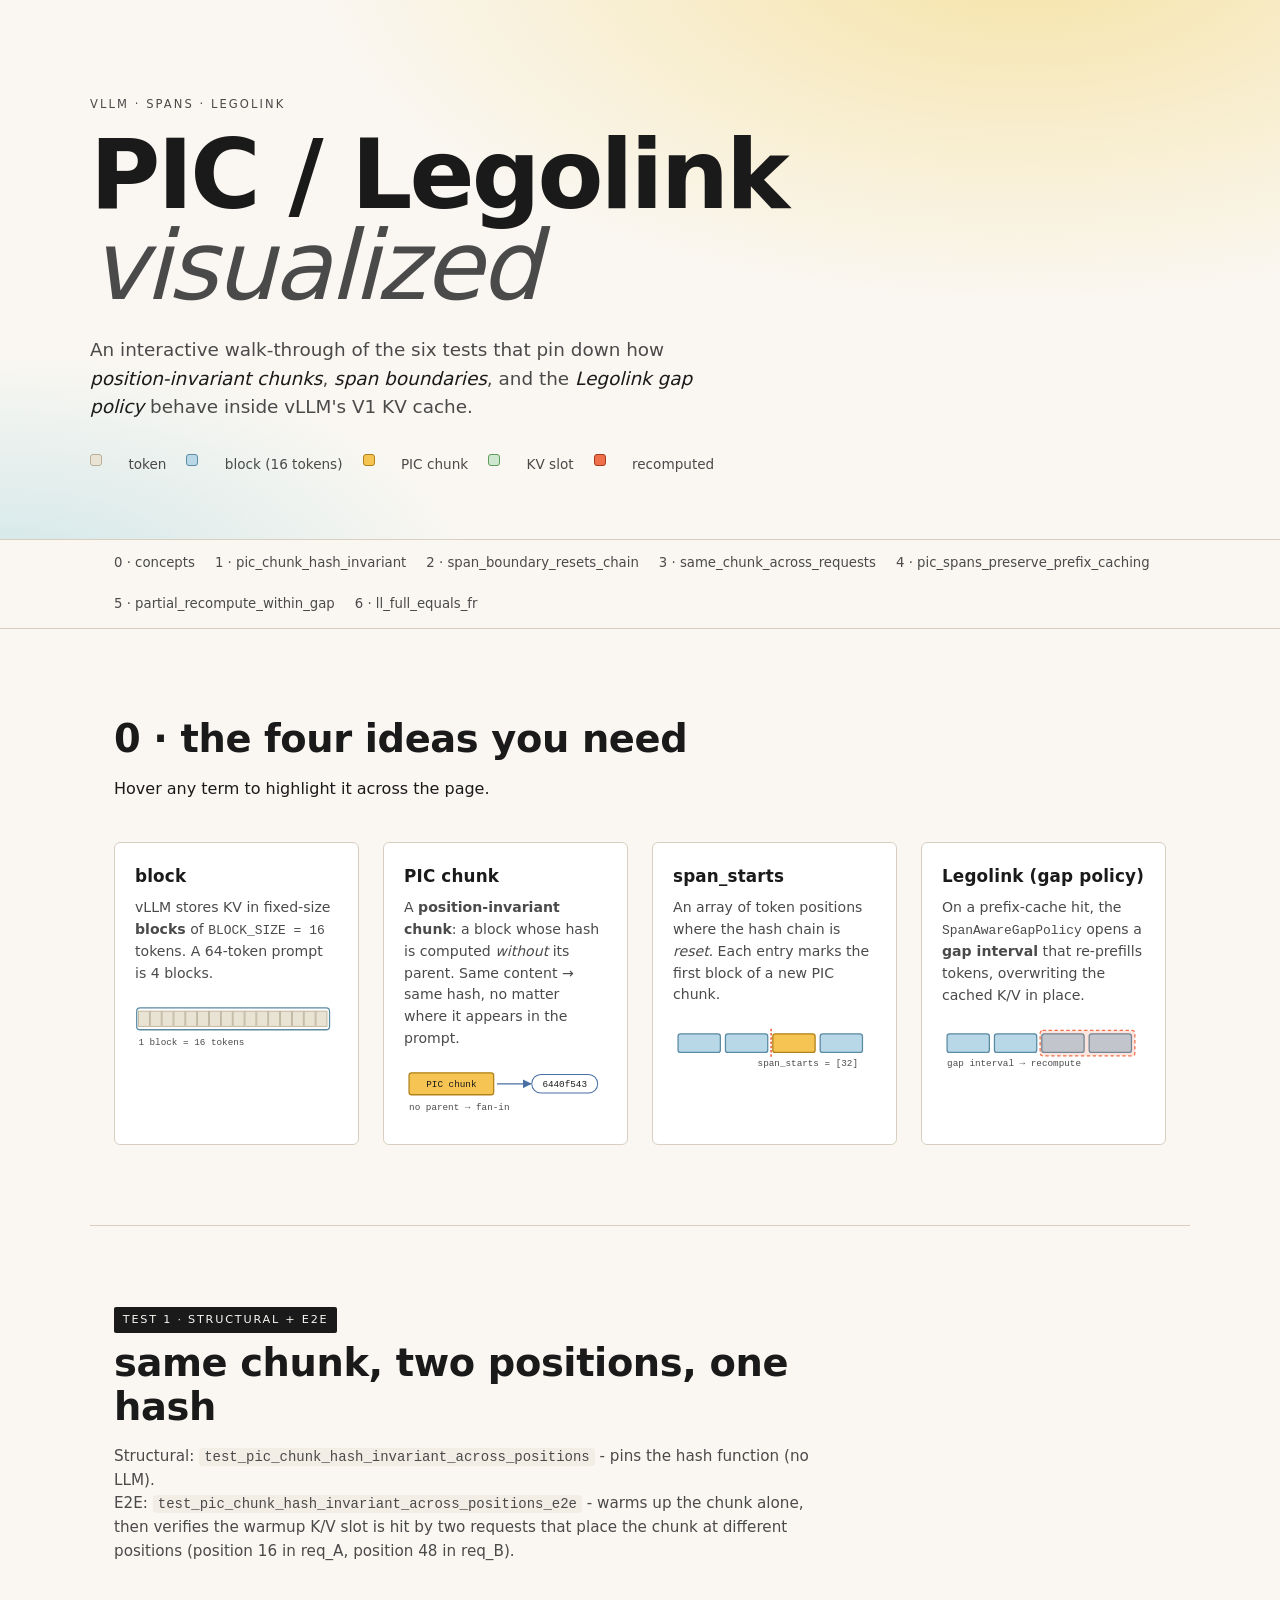
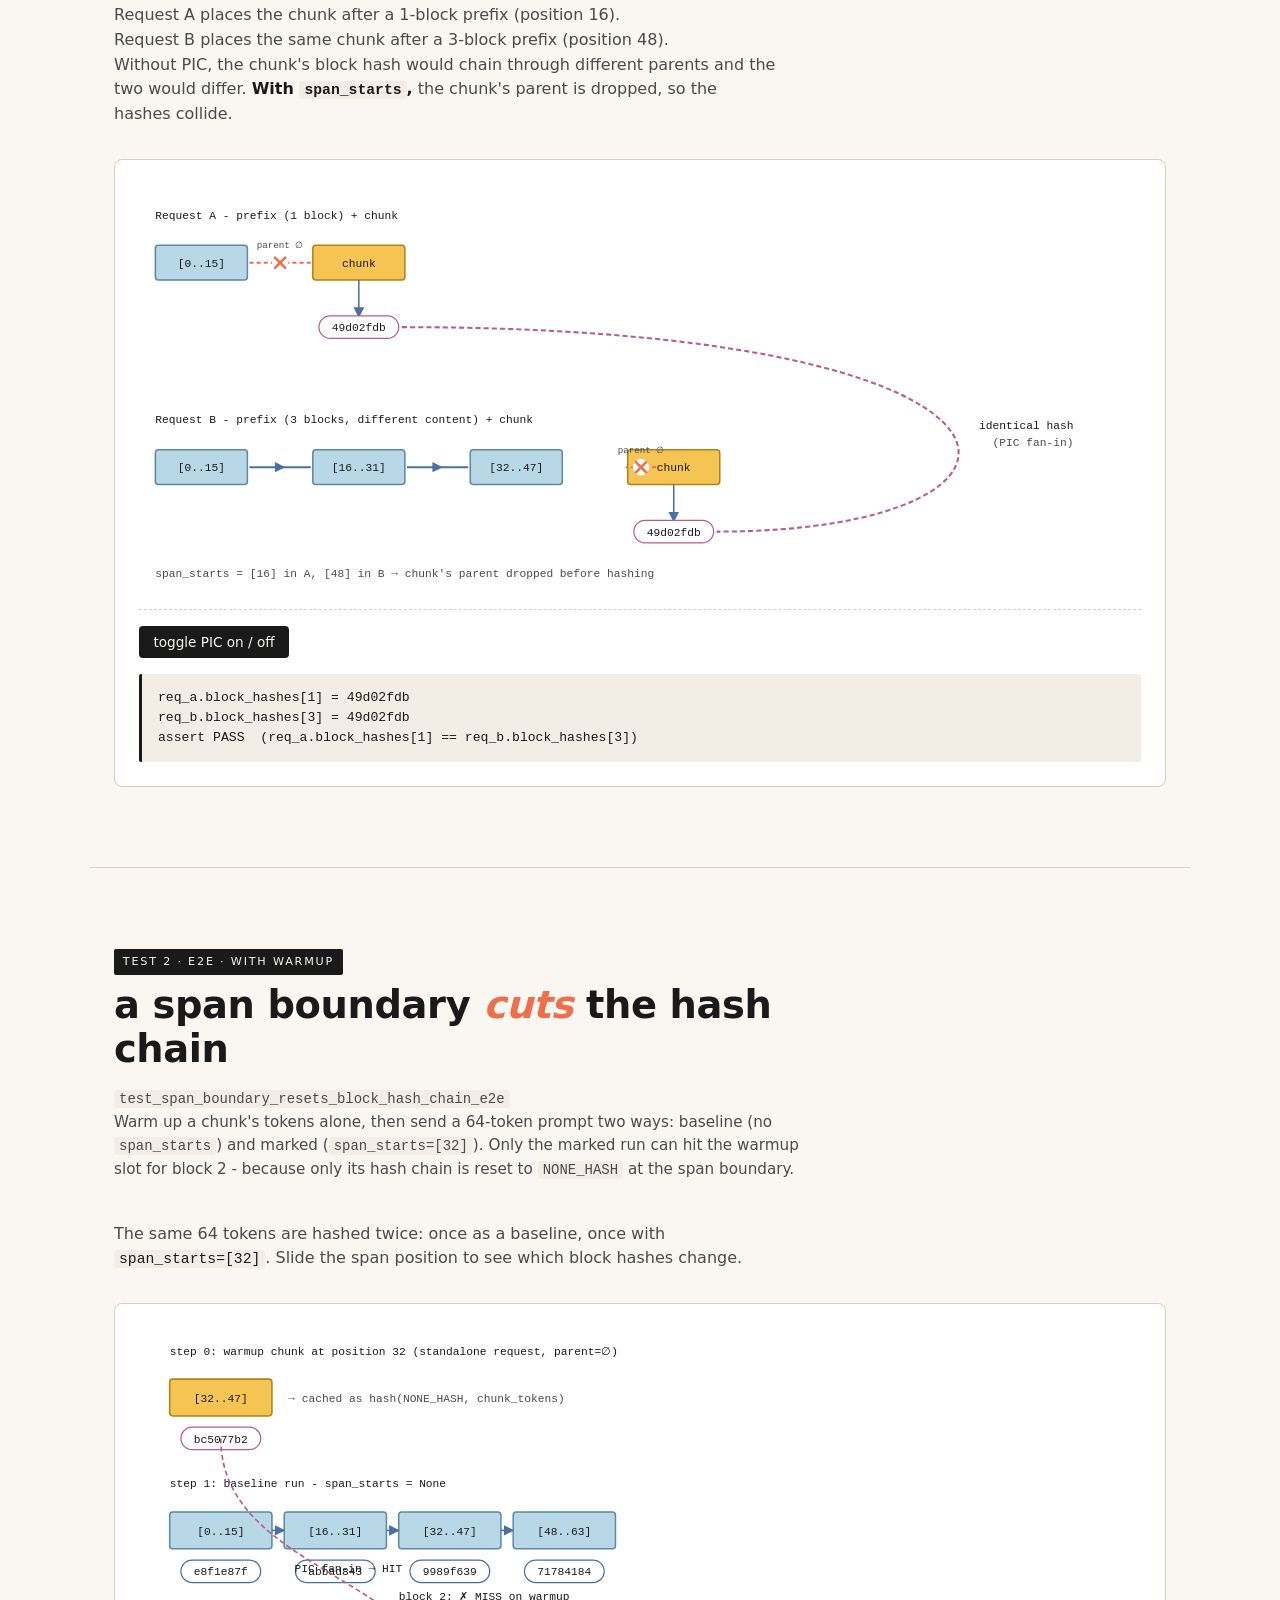
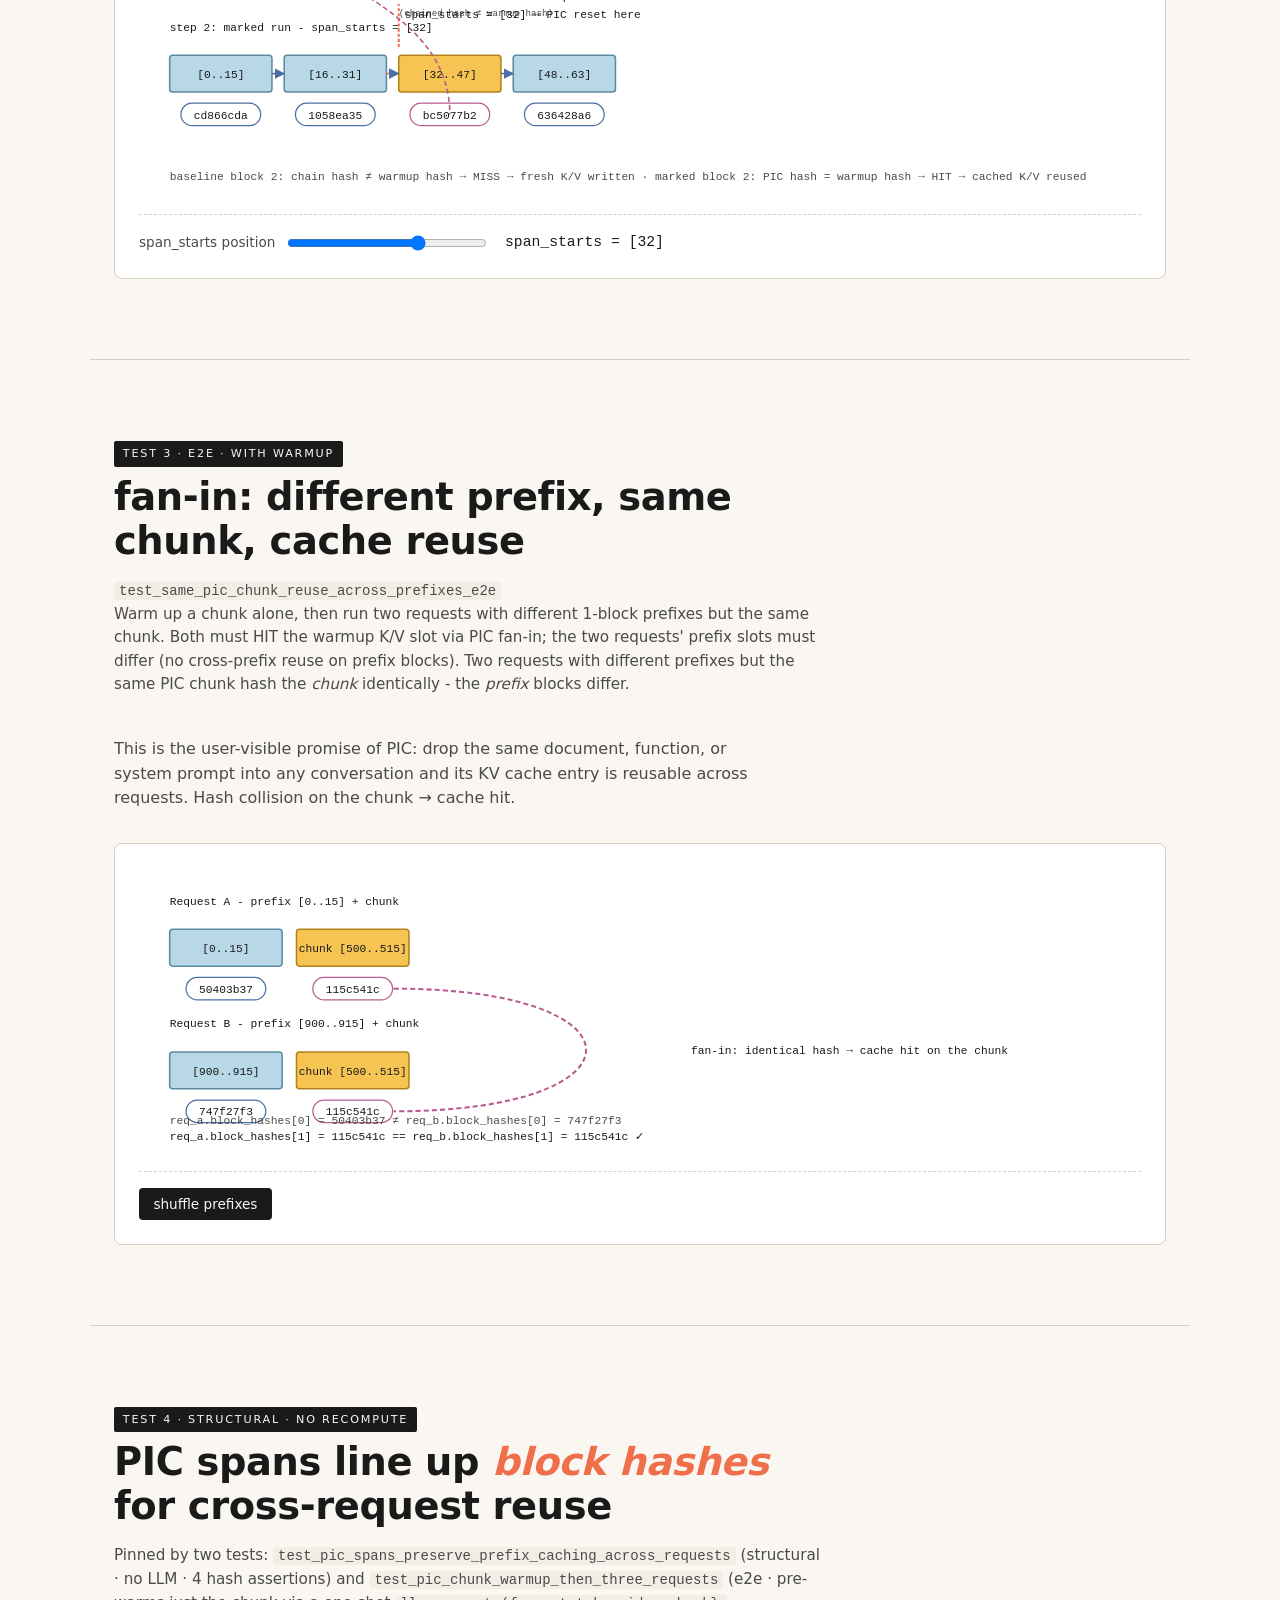
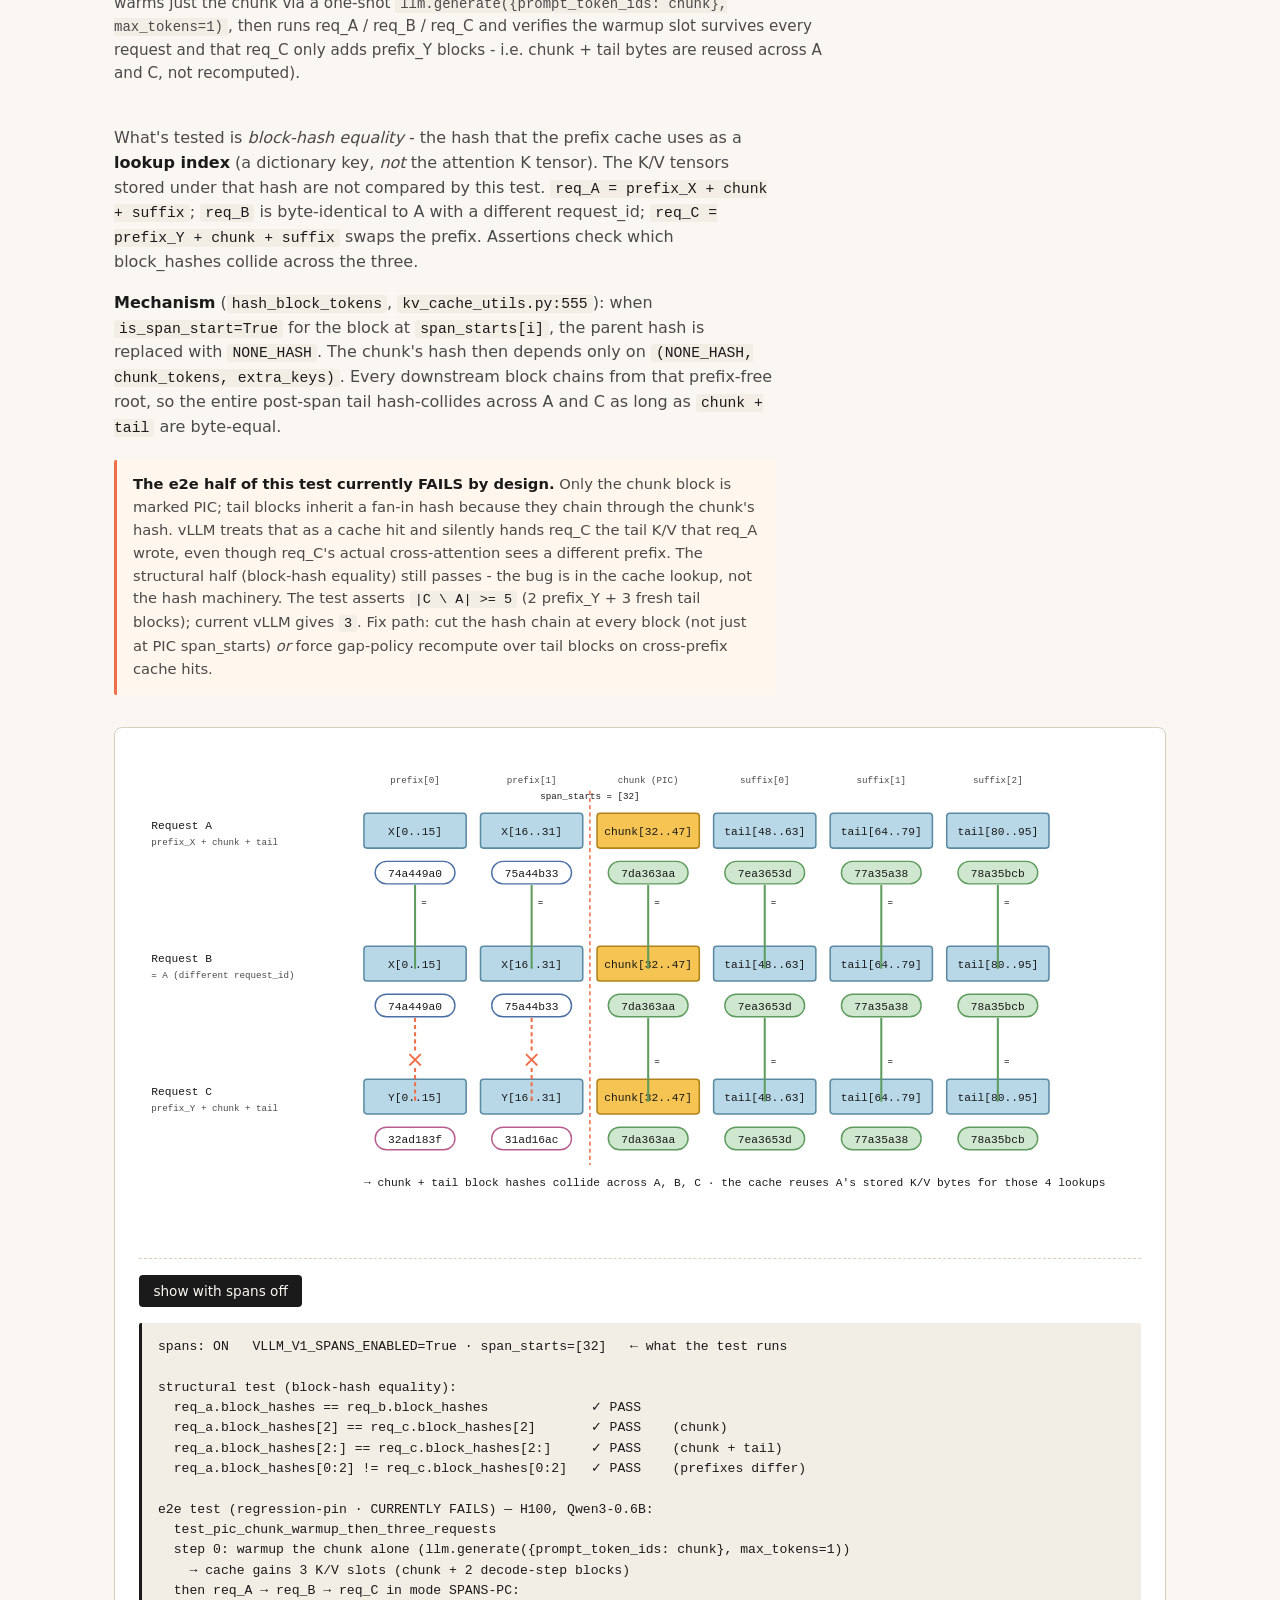
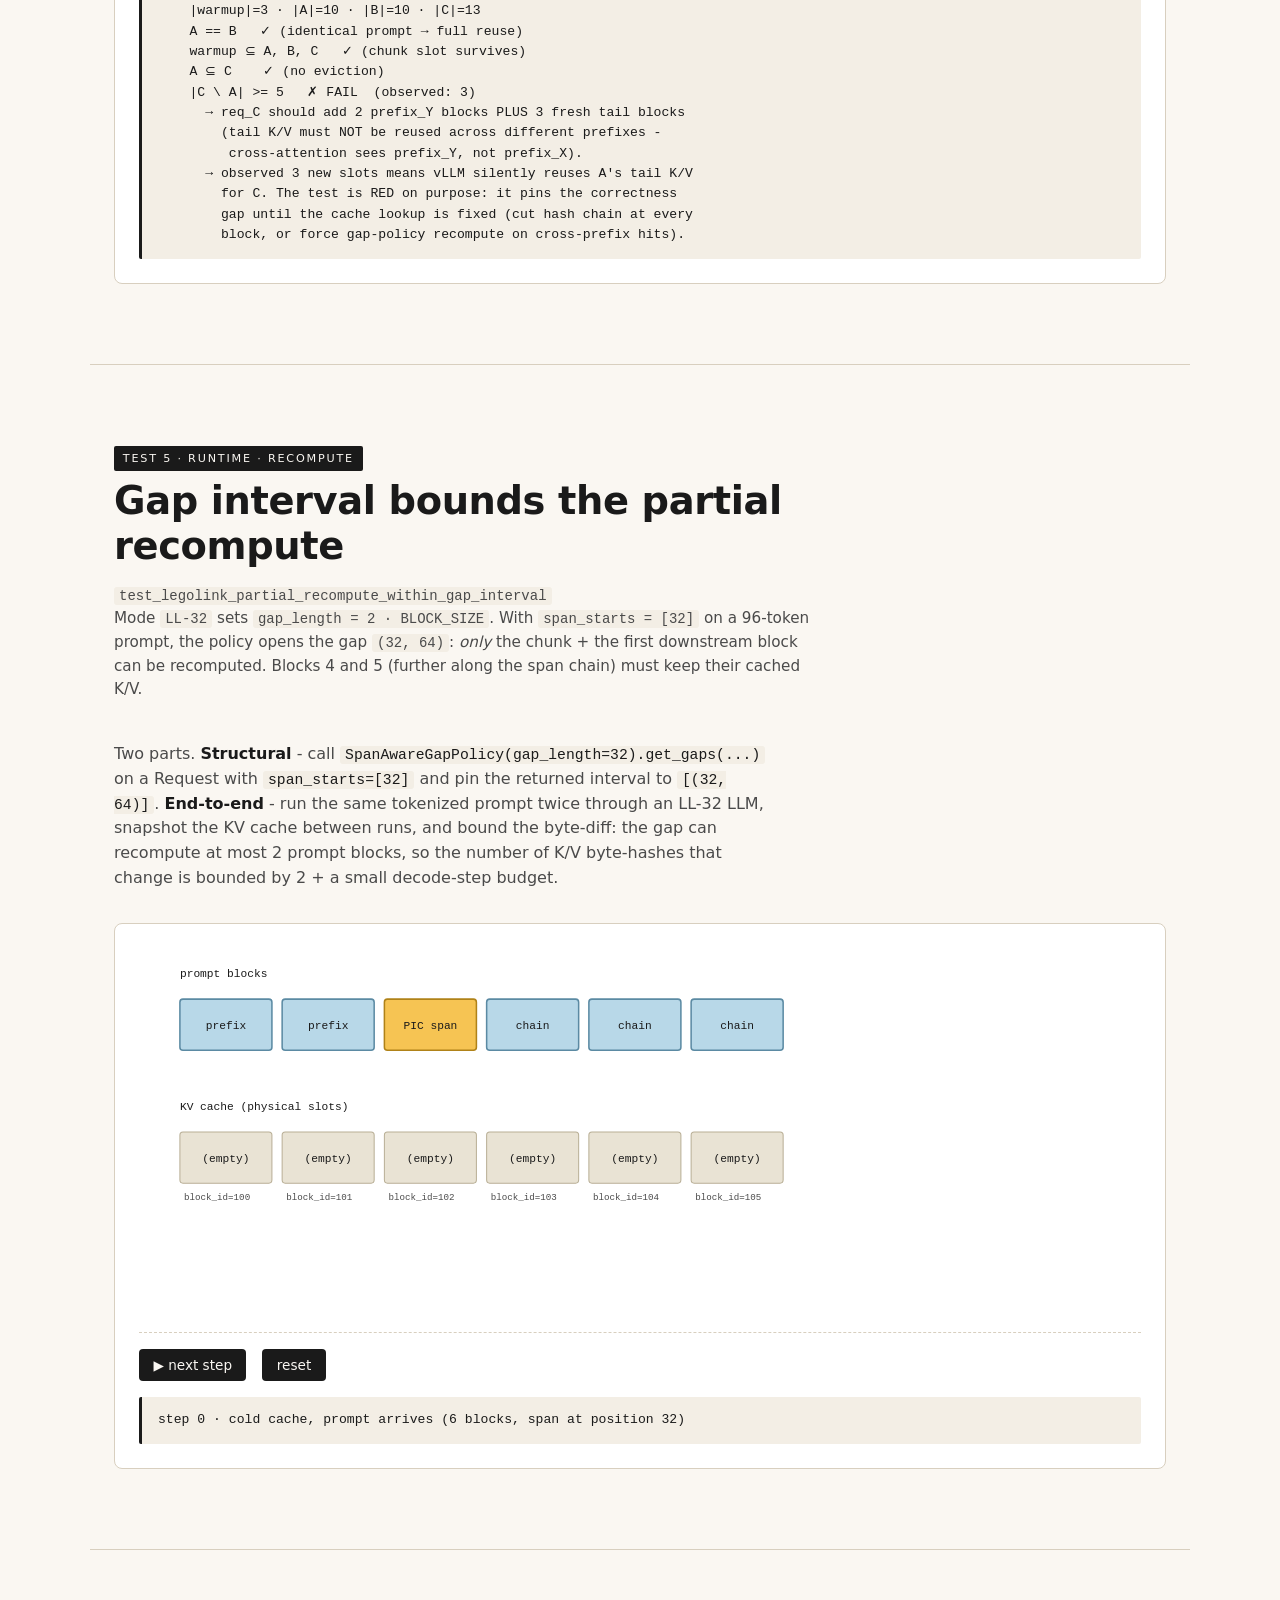
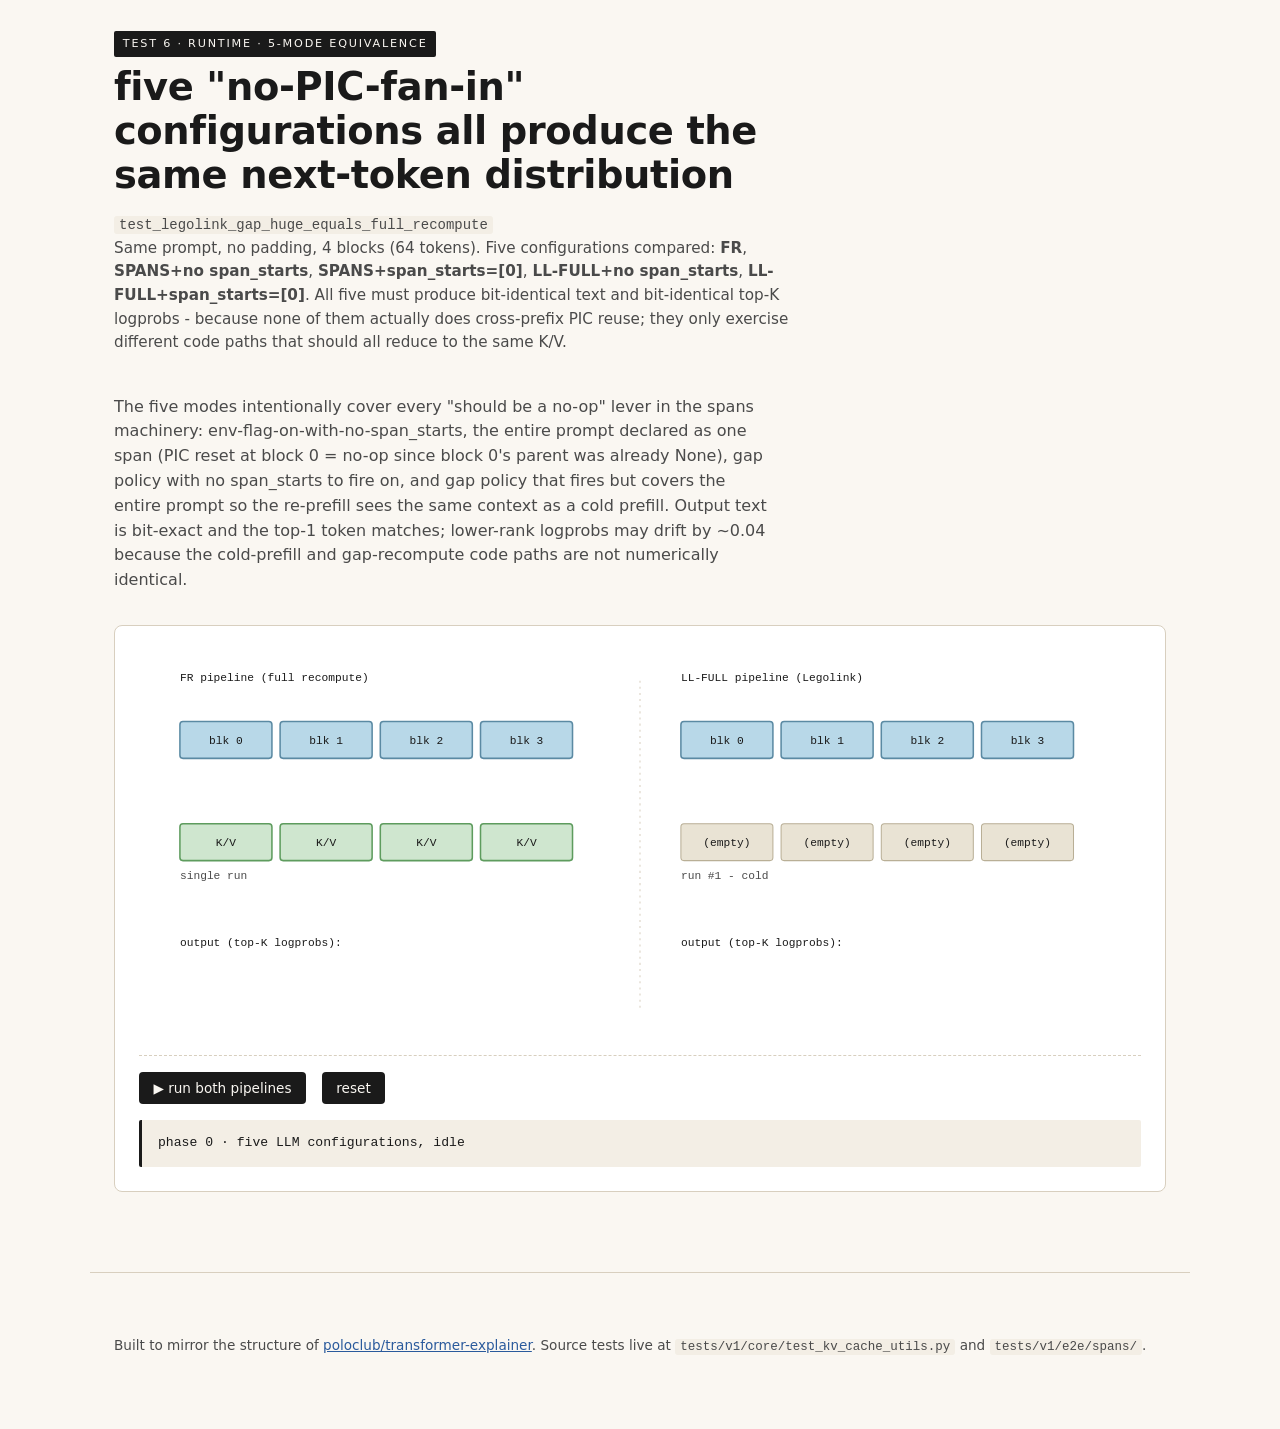
==== pic/index.html @ 34d010e9 "Initial commit: illustrated vLLM site - landing page at / introduces the project and links to /pic a" ====
<!DOCTYPE html>
<html lang="en">
<head>
<meta charset="UTF-8" />
<meta name="viewport" content="width=device-width, initial-scale=1.0" />
<title>PIC / Legolink Explainer - Visualizing the spans KV-cache tests</title>
<link rel="stylesheet" href="style.css" />
</head>
<body>

<header class="hero">
  <div class="hero-inner">
    <p class="eyebrow">vLLM · spans · Legolink</p>
    <h1>PIC / Legolink<br/><span class="thin">visualized</span></h1>
    <p class="lede">
      An interactive walk-through of the six tests that pin down how
      <em>position-invariant chunks</em>, <em>span boundaries</em>, and the
      <em>Legolink gap policy</em> behave inside vLLM's V1 KV cache.
    </p>
    <div class="legend">
      <span class="dot tok"></span> token
      <span class="dot blk"></span> block (16 tokens)
      <span class="dot pic"></span> PIC chunk
      <span class="dot kv"></span> KV slot
      <span class="dot recomp"></span> recomputed
    </div>
  </div>
</header>

<nav class="toc">
  <ol>
    <li><a href="#concepts">0 · concepts</a></li>
    <li><a href="#t1">1 · pic_chunk_hash_invariant</a></li>
    <li><a href="#t2">2 · span_boundary_resets_chain</a></li>
    <li><a href="#t3">3 · same_chunk_across_requests</a></li>
    <li><a href="#t4">4 · pic_spans_preserve_prefix_caching</a></li>
    <li><a href="#t5">5 · partial_recompute_within_gap</a></li>
    <li><a href="#t6">6 · ll_full_equals_fr</a></li>
  </ol>
</nav>

<!-- =========================================================
     SECTION 0 · concepts
     ========================================================= -->
<section id="concepts" class="step">
  <div class="step-head">
    <h2>0 · the four ideas you need</h2>
    <p>Hover any term to highlight it across the page.</p>
  </div>

  <div class="concepts-grid">
    <article class="concept" data-term="block">
      <h3>block</h3>
      <p>vLLM stores KV in fixed-size <strong>blocks</strong> of <code>BLOCK_SIZE = 16</code> tokens. A 64-token prompt is 4 blocks.</p>
      <div id="concept-block"></div>
    </article>

    <article class="concept" data-term="pic">
      <h3>PIC chunk</h3>
      <p>A <strong>position-invariant chunk</strong>: a block whose hash is
      computed <em>without</em> its parent. Same content → same hash, no matter
      where it appears in the prompt.</p>
      <div id="concept-pic"></div>
    </article>

    <article class="concept" data-term="span">
      <h3>span_starts</h3>
      <p>An array of token positions where the hash chain is <em>reset</em>.
      Each entry marks the first block of a new PIC chunk.</p>
      <div id="concept-span"></div>
    </article>

    <article class="concept" data-term="legolink">
      <h3>Legolink (gap policy)</h3>
      <p>On a prefix-cache hit, the <code>SpanAwareGapPolicy</code> opens a
      <strong>gap interval</strong> that re-prefills tokens, overwriting the
      cached K/V in place.</p>
      <div id="concept-legolink"></div>
    </article>
  </div>
</section>

<!-- =========================================================
     TEST 1 · test_pic_chunk_hash_invariant_across_positions
     ========================================================= -->
<section id="t1" class="step">
  <div class="step-head">
    <span class="ribbon">test 1 · structural + e2e</span>
    <h2>same chunk, two positions, one hash</h2>
    <p class="claim">
      Structural: <code>test_pic_chunk_hash_invariant_across_positions</code> -
      pins the hash function (no LLM).<br/>
      E2E: <code>test_pic_chunk_hash_invariant_across_positions_e2e</code> -
      warms up the chunk alone, then verifies the warmup K/V slot is hit
      by two requests that place the chunk at different positions
      (position 16 in req_A, position 48 in req_B).
    </p>
  </div>

  <div class="explainer">
    <p>
      Request A places the chunk after a 1-block prefix (position 16).<br/>
      Request B places the same chunk after a 3-block prefix (position 48).<br/>
      Without PIC, the chunk's block hash would chain through different parents
      and the two would differ. <strong>With <code>span_starts</code>,</strong>
      the chunk's parent is dropped, so the hashes collide.
    </p>
  </div>

  <div class="viz-wrap">
    <div id="viz-t1"></div>
    <div class="controls">
      <button data-action="t1-toggle">toggle PIC on / off</button>
    </div>
    <div id="viz-t1-state" class="state"></div>
  </div>
</section>

<!-- =========================================================
     TEST 2 · test_span_boundary_resets_block_hash_chain_no_recompute
     ========================================================= -->
<section id="t2" class="step">
  <div class="step-head">
    <span class="ribbon">test 2 · e2e · with warmup</span>
    <h2>a span boundary <em>cuts</em> the hash chain</h2>
    <p class="claim"><code>test_span_boundary_resets_block_hash_chain_e2e</code><br/>
      Warm up a chunk's tokens alone, then send a 64-token prompt two ways:
      baseline (no <code>span_starts</code>) and marked (<code>span_starts=[32]</code>).
      Only the marked run can hit the warmup slot for block 2 - because only
      its hash chain is reset to <code>NONE_HASH</code> at the span boundary.
    </p>
  </div>

  <div class="explainer">
    <p>
      The same 64 tokens are hashed twice: once as a baseline, once with
      <code>span_starts=[32]</code>. Slide the span position to see which
      block hashes change.
    </p>
  </div>

  <div class="viz-wrap">
    <div id="viz-t2"></div>
    <div class="controls">
      <label>span_starts position
        <input type="range" id="t2-slider" min="0" max="3" value="2" step="1" />
      </label>
      <span id="t2-pos-label" class="mono"></span>
    </div>
  </div>
</section>

<!-- =========================================================
     TEST 3 · fan-in
     ========================================================= -->
<section id="t3" class="step">
  <div class="step-head">
    <span class="ribbon">test 3 · e2e · with warmup</span>
    <h2>fan-in: different prefix, same chunk, cache reuse</h2>
    <p class="claim"><code>test_same_pic_chunk_reuse_across_prefixes_e2e</code><br/>
      Warm up a chunk alone, then run two requests with different 1-block
      prefixes but the same chunk. Both must HIT the warmup K/V slot via
      PIC fan-in; the two requests' prefix slots must differ (no
      cross-prefix reuse on prefix blocks). Two requests with different prefixes but the same PIC chunk hash the
      <em>chunk</em> identically - the <em>prefix</em> blocks differ.
    </p>
  </div>

  <div class="explainer">
    <p>
      This is the user-visible promise of PIC: drop the same document,
      function, or system prompt into any conversation and its KV cache
      entry is reusable across requests. Hash collision on the chunk → cache hit.
    </p>
  </div>

  <div class="viz-wrap">
    <div id="viz-t3"></div>
    <div class="controls">
      <button data-action="t3-shuffle">shuffle prefixes</button>
    </div>
  </div>
</section>

<!-- =========================================================
     TEST 4 · block-hash structure with PIC spans
     ========================================================= -->
<section id="t4" class="step">
  <div class="step-head">
    <span class="ribbon">test 4 · structural · no recompute</span>
    <h2>PIC spans line up <em>block hashes</em> for cross-request reuse</h2>
    <p class="claim">
      Pinned by two tests:
      <code>test_pic_spans_preserve_prefix_caching_across_requests</code>
      (structural · no LLM · 4 hash assertions) and
      <code>test_pic_chunk_warmup_then_three_requests</code>
      (e2e · pre-warms just the chunk via a one-shot
      <code>llm.generate({prompt_token_ids: chunk}, max_tokens=1)</code>,
      then runs req_A / req_B / req_C and verifies the warmup slot survives
      every request and that req_C only adds prefix_Y blocks - i.e. chunk +
      tail bytes are reused across A and C, not recomputed).
    </p>
  </div>

  <div class="explainer">
    <p>
      What's tested is <em>block-hash equality</em> - the hash that the prefix
      cache uses as a <strong>lookup index</strong> (a dictionary key, <em>not</em>
      the attention K tensor). The K/V tensors stored under that hash are not
      compared by this test. <code>req_A = prefix_X + chunk + suffix</code>;
      <code>req_B</code> is byte-identical to A with a different request_id;
      <code>req_C = prefix_Y + chunk + suffix</code> swaps the prefix.
      Assertions check which block_hashes collide across the three.
    </p>
    <p>
      <strong>Mechanism</strong> (<code>hash_block_tokens</code>,
      <code>kv_cache_utils.py:555</code>): when <code>is_span_start=True</code>
      for the block at <code>span_starts[i]</code>, the parent hash is
      replaced with <code>NONE_HASH</code>. The chunk's hash then depends
      only on <code>(NONE_HASH, chunk_tokens, extra_keys)</code>. Every
      downstream block chains from that prefix-free root, so the entire
      post-span tail hash-collides across A and C as long as
      <code>chunk + tail</code> are byte-equal.
    </p>
    <p class="callout">
      <strong>The e2e half of this test currently FAILS by design.</strong>
      Only the chunk block is marked PIC; tail blocks inherit a fan-in hash
      because they chain through the chunk's hash. vLLM treats that as a
      cache hit and silently hands req_C the tail K/V that req_A wrote, even
      though req_C's actual cross-attention sees a different prefix. The
      structural half (block-hash equality) still passes - the bug is in the
      cache lookup, not the hash machinery. The test asserts
      <code>|C \ A| &gt;= 5</code> (2 prefix_Y + 3 fresh tail blocks); current
      vLLM gives <code>3</code>. Fix path: cut the hash chain at every block
      (not just at PIC span_starts) <em>or</em> force gap-policy recompute
      over tail blocks on cross-prefix cache hits.
    </p>
  </div>

  <div class="viz-wrap">
    <div id="viz-t4"></div>
    <div class="controls">
      <button data-action="t4-toggle" id="t4-toggle-btn">show with spans off</button>
    </div>
    <div id="viz-t4-state" class="state"></div>
  </div>
</section>

<!-- =========================================================
     TEST 5 · gap interval bounds recompute
     ========================================================= -->
<section id="t5" class="step">
  <div class="step-head">
    <span class="ribbon">test 5 · runtime · recompute</span>
    <h2>Gap interval bounds the partial recompute</h2>
    <p class="claim"><code>test_legolink_partial_recompute_within_gap_interval</code><br/>
      Mode <code>LL-32</code> sets <code>gap_length = 2 · BLOCK_SIZE</code>.
      With <code>span_starts = [32]</code> on a 96-token prompt, the policy
      opens the gap <code>(32, 64)</code>: <em>only</em> the chunk + the
      first downstream block can be recomputed. Blocks 4 and 5 (further
      along the span chain) must keep their cached K/V.
    </p>
  </div>

  <div class="explainer">
    <p>
      Two parts. <strong>Structural</strong> - call
      <code>SpanAwareGapPolicy(gap_length=32).get_gaps(...)</code> on a
      Request with <code>span_starts=[32]</code> and pin the returned
      interval to <code>[(32, 64)]</code>. <strong>End-to-end</strong> -
      run the same tokenized prompt twice through an LL-32 LLM, snapshot
      the KV cache between runs, and bound the byte-diff: the gap can
      recompute at most 2 prompt blocks, so the number of K/V byte-hashes
      that change is bounded by 2 + a small decode-step budget.
    </p>
  </div>

  <div class="viz-wrap">
    <div id="viz-t5"></div>
    <div class="controls">
      <button data-action="t5-step">▶ next step</button>
      <button data-action="t5-reset">reset</button>
    </div>
    <div id="viz-t5-state" class="state"></div>
  </div>
</section>

<!-- =========================================================
     TEST 6 · LL-FULL ≡ FR
     ========================================================= -->
<section id="t6" class="step">
  <div class="step-head">
    <span class="ribbon">test 6 · runtime · 5-mode equivalence</span>
    <h2>five "no-PIC-fan-in" configurations all produce the same next-token distribution</h2>
    <p class="claim"><code>test_legolink_gap_huge_equals_full_recompute</code><br/>
      Same prompt, no padding, 4 blocks (64 tokens). Five configurations
      compared: <strong>FR</strong>, <strong>SPANS+no span_starts</strong>,
      <strong>SPANS+span_starts=[0]</strong>, <strong>LL-FULL+no span_starts</strong>,
      <strong>LL-FULL+span_starts=[0]</strong>. All five must produce
      bit-identical text and bit-identical top-K logprobs - because none
      of them actually does cross-prefix PIC reuse; they only exercise
      different code paths that should all reduce to the same K/V.
    </p>
  </div>

  <div class="explainer">
    <p>
      The five modes intentionally cover every "should be a no-op" lever in
      the spans machinery: env-flag-on-with-no-span_starts, the entire
      prompt declared as one span (PIC reset at block 0 = no-op since
      block 0's parent was already None), gap policy with no span_starts
      to fire on, and gap policy that fires but covers the entire prompt
      so the re-prefill sees the same context as a cold prefill.
      Output text is bit-exact and the top-1 token matches; lower-rank
      logprobs may drift by ~0.04 because the cold-prefill and gap-recompute
      code paths are not numerically identical.
    </p>
  </div>

  <div class="viz-wrap">
    <div id="viz-t6"></div>
    <div class="controls">
      <button data-action="t6-run">▶ run both pipelines</button>
      <button data-action="t6-reset">reset</button>
    </div>
    <div id="viz-t6-state" class="state"></div>
  </div>
</section>

<footer>
  <p>
    Built to mirror the structure of
    <a href="https://poloclub.github.io/transformer-explainer/" target="_blank" rel="noopener">poloclub/transformer-explainer</a>.
    Source tests live at <code>tests/v1/core/test_kv_cache_utils.py</code>
    and <code>tests/v1/e2e/spans/</code>.
  </p>
</footer>

<script src="main.js"></script>
</body>
</html>
---- pic/style.css ----
/* =========================================================
   Palette + base - modeled on transformer-explainer:
   warm off-white, deep ink, accent yellows / blues / red.
   ========================================================= */
:root {
  --bg: #faf7f2;
  --bg-soft: #f3eee5;
  --ink: #1a1a1a;
  --ink-soft: #4a4a4a;
  --rule: #d8cfbf;

  --tok: #e9e3d4;
  --tok-stroke: #b9af96;

  --blk: #b8d8e8;
  --blk-stroke: #5b8aa3;

  --pic: #f6c453;
  --pic-stroke: #b08218;

  --kv: #cfe6cf;
  --kv-stroke: #5e9c5e;

  --recomp: #ef6f4a;
  --recomp-stroke: #a83b1b;

  --gap: rgba(239, 111, 74, 0.18);
  --gap-stroke: #ef6f4a;

  --hash-a: #4a6fa5;
  --hash-b: #b85c8e;

  --link: #2a5a9c;
}

* { box-sizing: border-box; }

html, body {
  margin: 0;
  padding: 0;
  background: var(--bg);
  color: var(--ink);
  font-family: "Inter", "Helvetica Neue", system-ui, sans-serif;
  font-size: 16px;
  line-height: 1.55;
  -webkit-font-smoothing: antialiased;
}

code, .mono {
  font-family: "JetBrains Mono", "SF Mono", Menlo, Consolas, monospace;
  font-size: 0.92em;
}

a { color: var(--link); }

/* =========================================================
   Hero
   ========================================================= */
.hero {
  border-bottom: 1px solid var(--rule);
  padding: 6rem 1.5rem 4rem;
  background:
    radial-gradient(1200px 600px at 80% -10%, #f6e3a6 0%, transparent 60%),
    radial-gradient(800px 400px at 0% 110%, #cfe6e8 0%, transparent 60%),
    var(--bg);
}

.hero-inner {
  max-width: 1100px;
  margin: 0 auto;
}

.eyebrow {
  letter-spacing: 0.18em;
  text-transform: uppercase;
  font-size: 0.72rem;
  color: var(--ink-soft);
  margin: 0 0 1rem;
}

h1 {
  font-size: clamp(3rem, 8vw, 6rem);
  line-height: 0.95;
  letter-spacing: -0.03em;
  margin: 0 0 1.5rem;
  font-weight: 800;
}

h1 .thin {
  font-weight: 200;
  font-style: italic;
  color: var(--ink-soft);
}

.lede {
  max-width: 56ch;
  font-size: 1.15rem;
  color: var(--ink-soft);
  margin: 0 0 2rem;
}

.lede em {
  font-style: italic;
  color: var(--ink);
}

.legend {
  display: flex;
  flex-wrap: wrap;
  gap: 1.25rem;
  font-size: 0.85rem;
  color: var(--ink-soft);
}

.legend .dot {
  display: inline-block;
  width: 12px;
  height: 12px;
  border-radius: 3px;
  margin-right: 0.4rem;
  vertical-align: middle;
  border: 1px solid var(--ink);
}

.legend .tok    { background: var(--tok); border-color: var(--tok-stroke); }
.legend .blk    { background: var(--blk); border-color: var(--blk-stroke); }
.legend .pic    { background: var(--pic); border-color: var(--pic-stroke); }
.legend .kv     { background: var(--kv);  border-color: var(--kv-stroke); }
.legend .recomp { background: var(--recomp); border-color: var(--recomp-stroke); }

/* =========================================================
   TOC
   ========================================================= */
.toc {
  position: sticky;
  top: 0;
  z-index: 10;
  background: rgba(250, 247, 242, 0.92);
  backdrop-filter: blur(8px);
  -webkit-backdrop-filter: blur(8px);
  border-bottom: 1px solid var(--rule);
}

.toc ol {
  display: flex;
  flex-wrap: wrap;
  gap: 1.25rem;
  list-style: none;
  margin: 0;
  padding: 0.85rem 1.5rem;
  max-width: 1100px;
  margin: 0 auto;
  font-size: 0.83rem;
}

.toc a {
  color: var(--ink-soft);
  text-decoration: none;
  border-bottom: 1px solid transparent;
  padding-bottom: 1px;
}

.toc a:hover {
  color: var(--ink);
  border-bottom-color: var(--ink);
}

/* =========================================================
   Sections
   ========================================================= */
.step {
  max-width: 1100px;
  margin: 0 auto;
  padding: 5rem 1.5rem;
  border-bottom: 1px solid var(--rule);
}

.step-head {
  margin-bottom: 2.5rem;
  max-width: 70ch;
}

.step h2 {
  font-size: clamp(1.6rem, 3vw, 2.4rem);
  line-height: 1.15;
  letter-spacing: -0.01em;
  margin: 0.5rem 0 1rem;
  font-weight: 700;
}

.step h2 em {
  font-style: italic;
  color: var(--recomp);
}

.ribbon {
  display: inline-block;
  font-size: 0.7rem;
  letter-spacing: 0.16em;
  text-transform: uppercase;
  background: var(--ink);
  color: var(--bg);
  padding: 0.25rem 0.55rem;
  border-radius: 2px;
}

.claim {
  font-size: 0.95rem;
  color: var(--ink-soft);
  margin: 0.75rem 0 0;
}

.claim code {
  background: var(--bg-soft);
  padding: 1px 5px;
  border-radius: 3px;
}

.explainer {
  max-width: 65ch;
  margin-bottom: 2rem;
  color: var(--ink-soft);
}

.explainer code,
.explainer strong {
  color: var(--ink);
}

.explainer code {
  background: var(--bg-soft);
  padding: 1px 5px;
  border-radius: 3px;
}

.explainer .callout {
  margin-top: 1.25rem;
  padding: 0.85rem 1rem;
  background: #fff7ed;
  border-left: 3px solid var(--recomp);
  border-radius: 2px;
  font-size: 0.92rem;
}

.explainer .callout a { color: var(--recomp); }

/* =========================================================
   Concepts grid
   ========================================================= */
.concepts-grid {
  display: grid;
  grid-template-columns: repeat(auto-fit, minmax(240px, 1fr));
  gap: 1.5rem;
}

.concept {
  background: #fff;
  border: 1px solid var(--rule);
  border-radius: 6px;
  padding: 1.25rem;
}

.concept h3 {
  margin: 0 0 0.5rem;
  font-size: 1.05rem;
  letter-spacing: 0.01em;
}

.concept p {
  font-size: 0.88rem;
  color: var(--ink-soft);
  margin: 0 0 1rem;
}

.concept[data-term] {
  transition: transform 120ms ease;
}

.concept[data-term]:hover {
  transform: translateY(-2px);
  box-shadow: 0 6px 18px rgba(0, 0, 0, 0.06);
}

/* =========================================================
   Visualization wrappers
   ========================================================= */
.viz-wrap {
  background: #fff;
  border: 1px solid var(--rule);
  border-radius: 8px;
  padding: 1.5rem;
}

.viz-wrap svg {
  display: block;
  width: 100%;
  height: auto;
  overflow: visible;
}

.controls {
  display: flex;
  align-items: center;
  flex-wrap: wrap;
  gap: 1rem;
  margin-top: 1rem;
  padding-top: 1rem;
  border-top: 1px dashed var(--rule);
}

.controls button {
  background: var(--ink);
  color: var(--bg);
  border: 0;
  padding: 0.5rem 0.9rem;
  border-radius: 4px;
  font-family: inherit;
  font-size: 0.85rem;
  cursor: pointer;
  transition: background 100ms;
}

.controls button:hover {
  background: var(--recomp);
}

.controls label {
  font-size: 0.85rem;
  color: var(--ink-soft);
  display: inline-flex;
  align-items: center;
  gap: 0.6rem;
}

.controls input[type="range"] {
  width: 200px;
}

.state {
  margin-top: 1rem;
  padding: 0.85rem 1rem;
  background: var(--bg-soft);
  border-left: 3px solid var(--ink);
  border-radius: 2px;
  font-family: "JetBrains Mono", monospace;
  font-size: 0.82rem;
  color: var(--ink);
  white-space: pre-wrap;
}

/* =========================================================
   SVG helpers - token + block visuals
   ========================================================= */
.tok-rect {
  fill: var(--tok);
  stroke: var(--tok-stroke);
  stroke-width: 1;
}

.blk-rect {
  fill: var(--blk);
  stroke: var(--blk-stroke);
  stroke-width: 1.5;
}

.pic-rect {
  fill: var(--pic);
  stroke: var(--pic-stroke);
  stroke-width: 1.5;
}

.kv-rect {
  fill: var(--kv);
  stroke: var(--kv-stroke);
  stroke-width: 1.5;
}

.recomp-rect {
  fill: var(--recomp);
  stroke: var(--recomp-stroke);
  stroke-width: 1.5;
}

.gap-rect {
  fill: var(--gap);
  stroke: var(--gap-stroke);
  stroke-width: 1.5;
  stroke-dasharray: 4 3;
}

.lbl {
  font-family: "JetBrains Mono", monospace;
  font-size: 11px;
  fill: var(--ink);
}

.lbl-soft {
  fill: var(--ink-soft);
}

.lbl-tiny {
  font-size: 9px;
}

.hash-line {
  stroke: var(--hash-a);
  stroke-width: 1.5;
  fill: none;
  marker-end: url(#arrow);
}

.hash-line.cut {
  stroke: var(--recomp);
  stroke-dasharray: 4 3;
}

.hash-pill {
  fill: #fff;
  stroke: var(--hash-a);
  stroke-width: 1.2;
}

.hash-pill.match-a { stroke: var(--hash-a); }
.hash-pill.match-b { stroke: var(--hash-b); }

.section-divider {
  stroke: var(--rule);
  stroke-width: 1;
  stroke-dasharray: 2 4;
}

.flash {
  animation: flash 600ms ease;
}

@keyframes flash {
  0%   { filter: brightness(1.4) drop-shadow(0 0 8px var(--recomp)); }
  100% { filter: none; }
}

footer {
  max-width: 1100px;
  margin: 0 auto;
  padding: 3rem 1.5rem 4rem;
  color: var(--ink-soft);
  font-size: 0.85rem;
}

footer code {
  background: var(--bg-soft);
  padding: 1px 5px;
  border-radius: 3px;
}
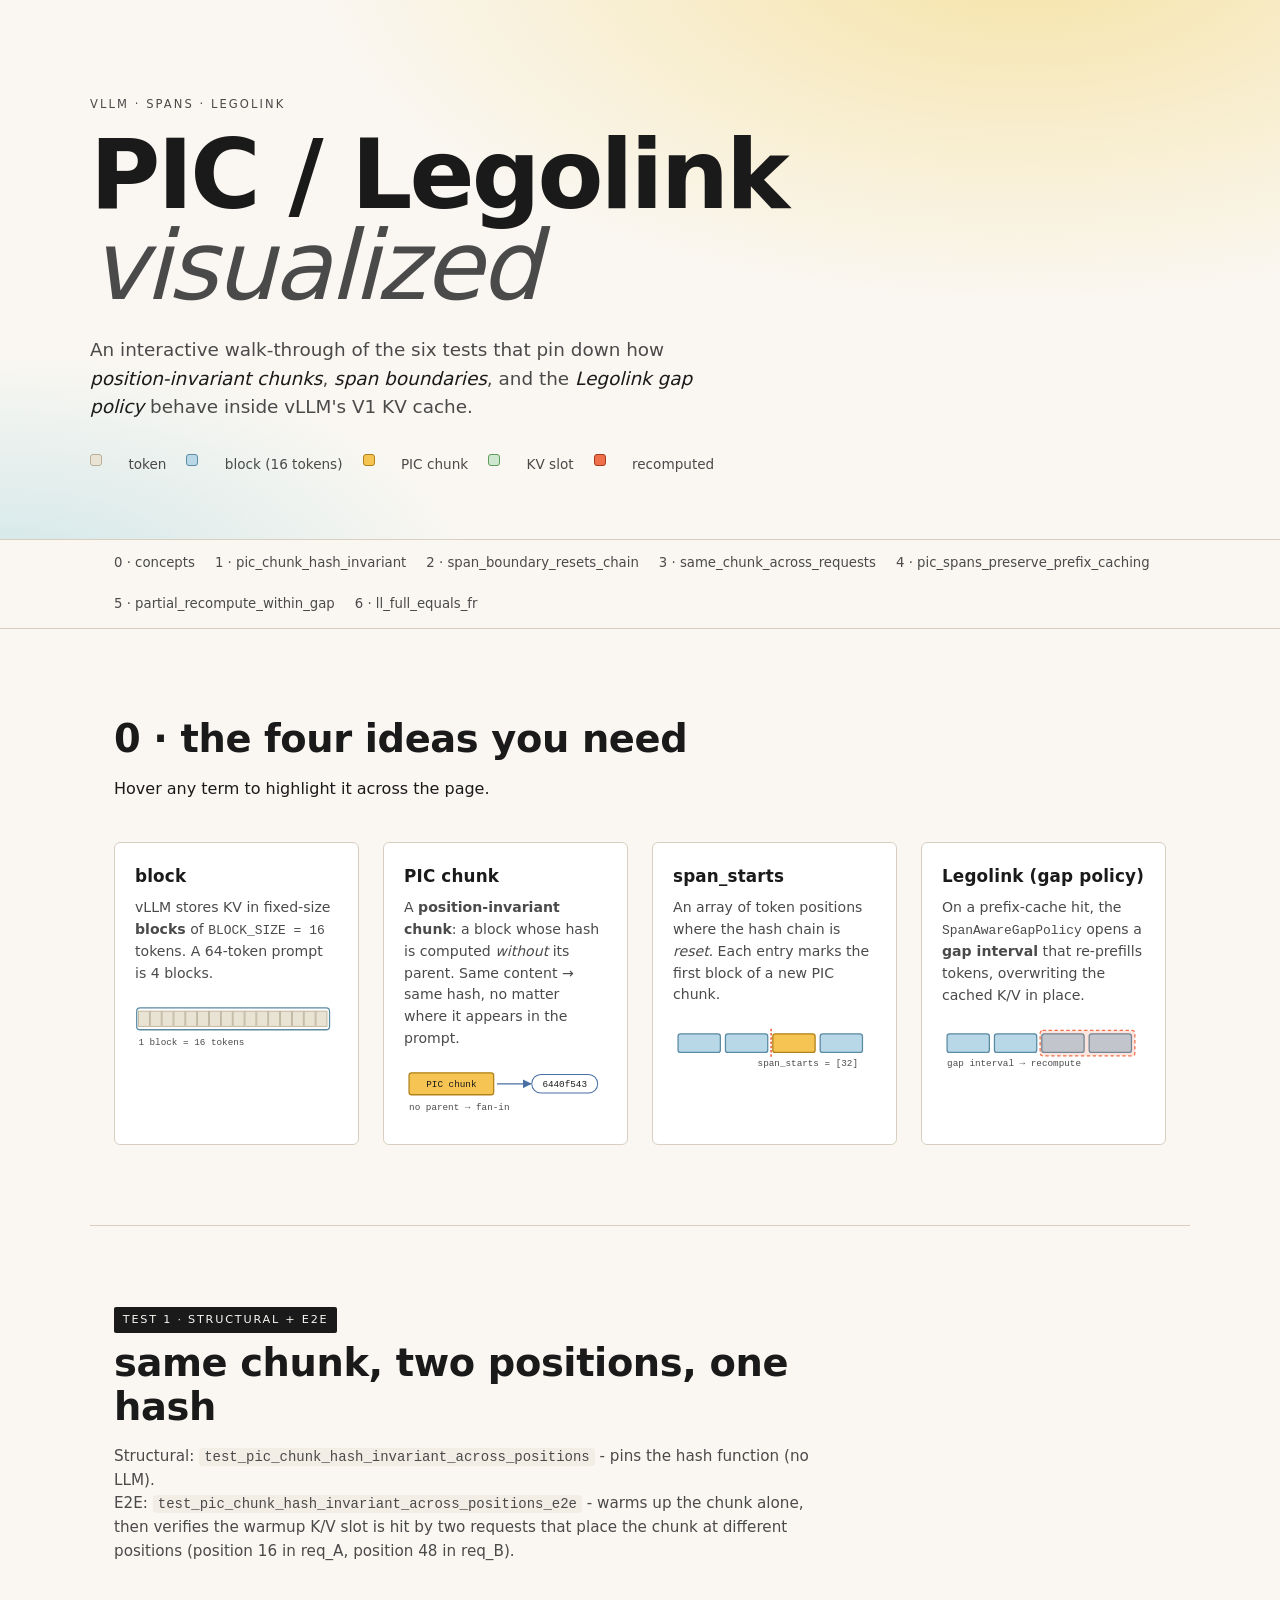
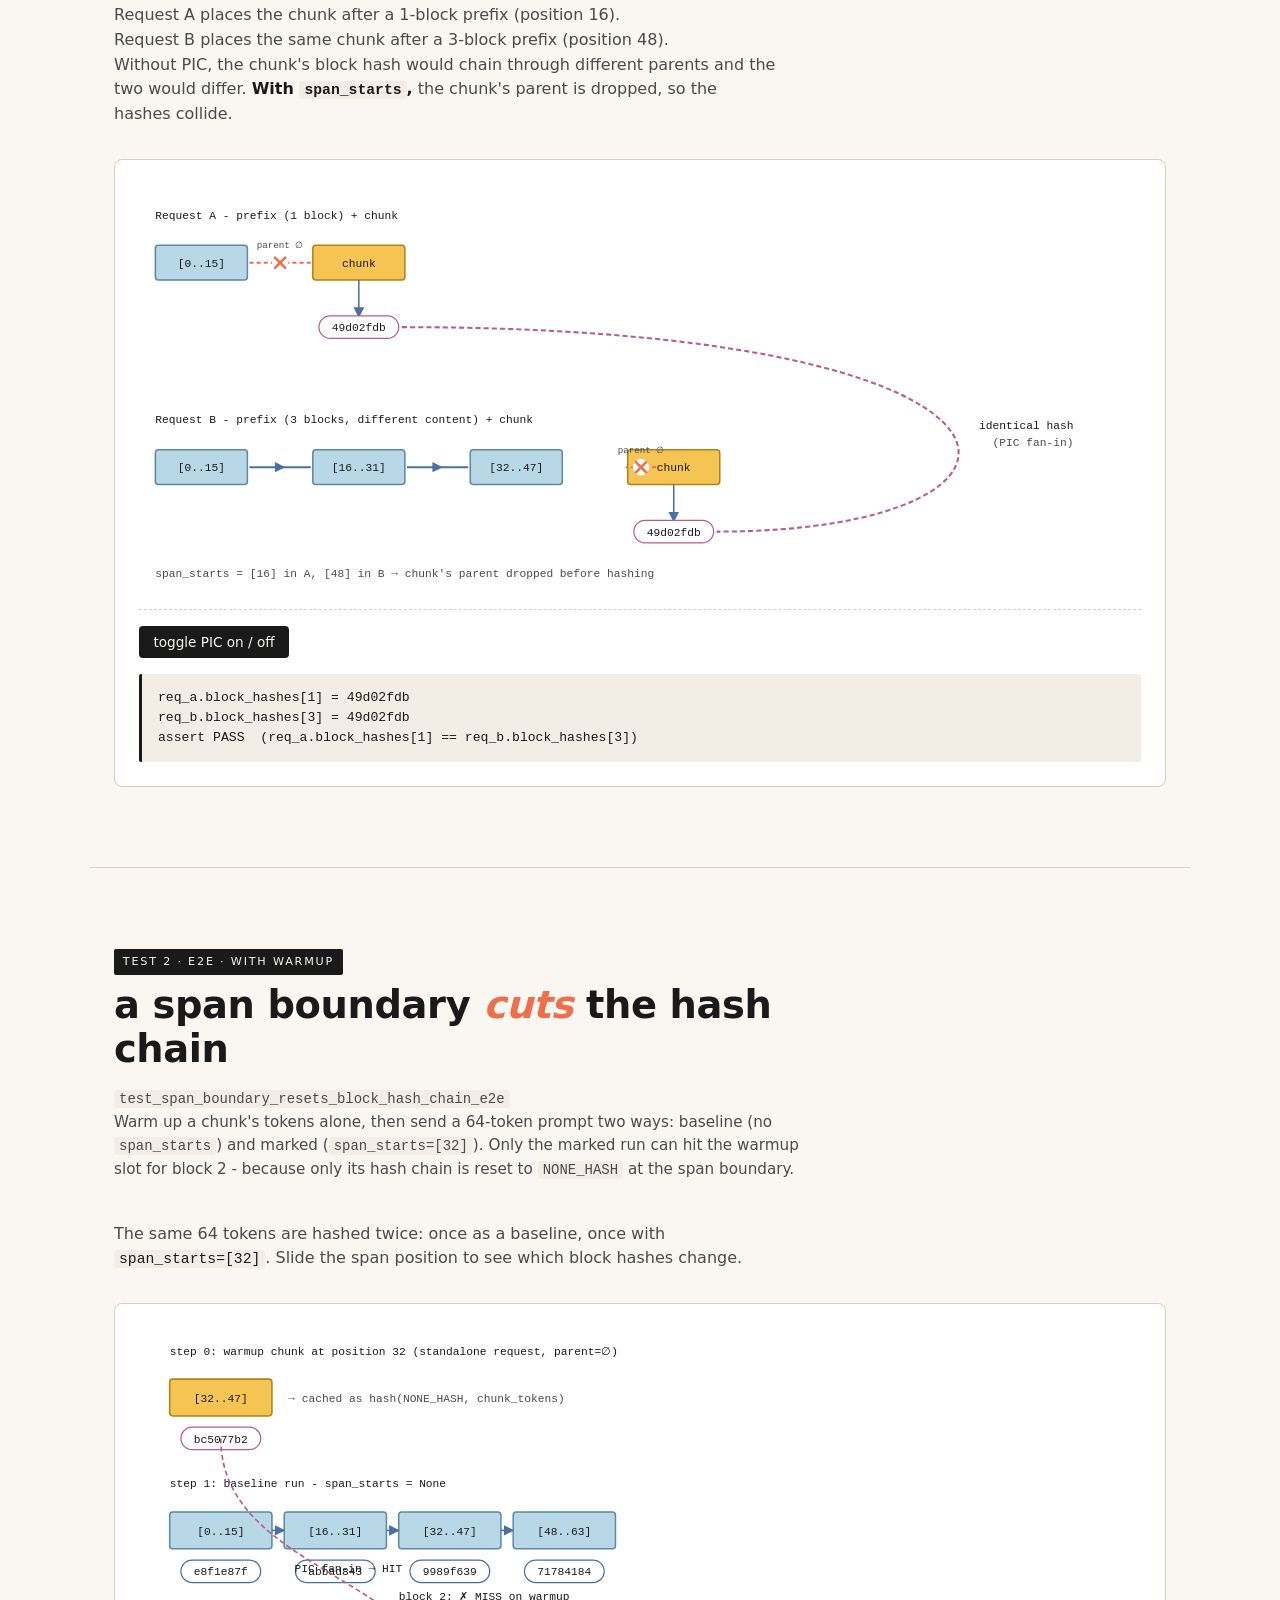
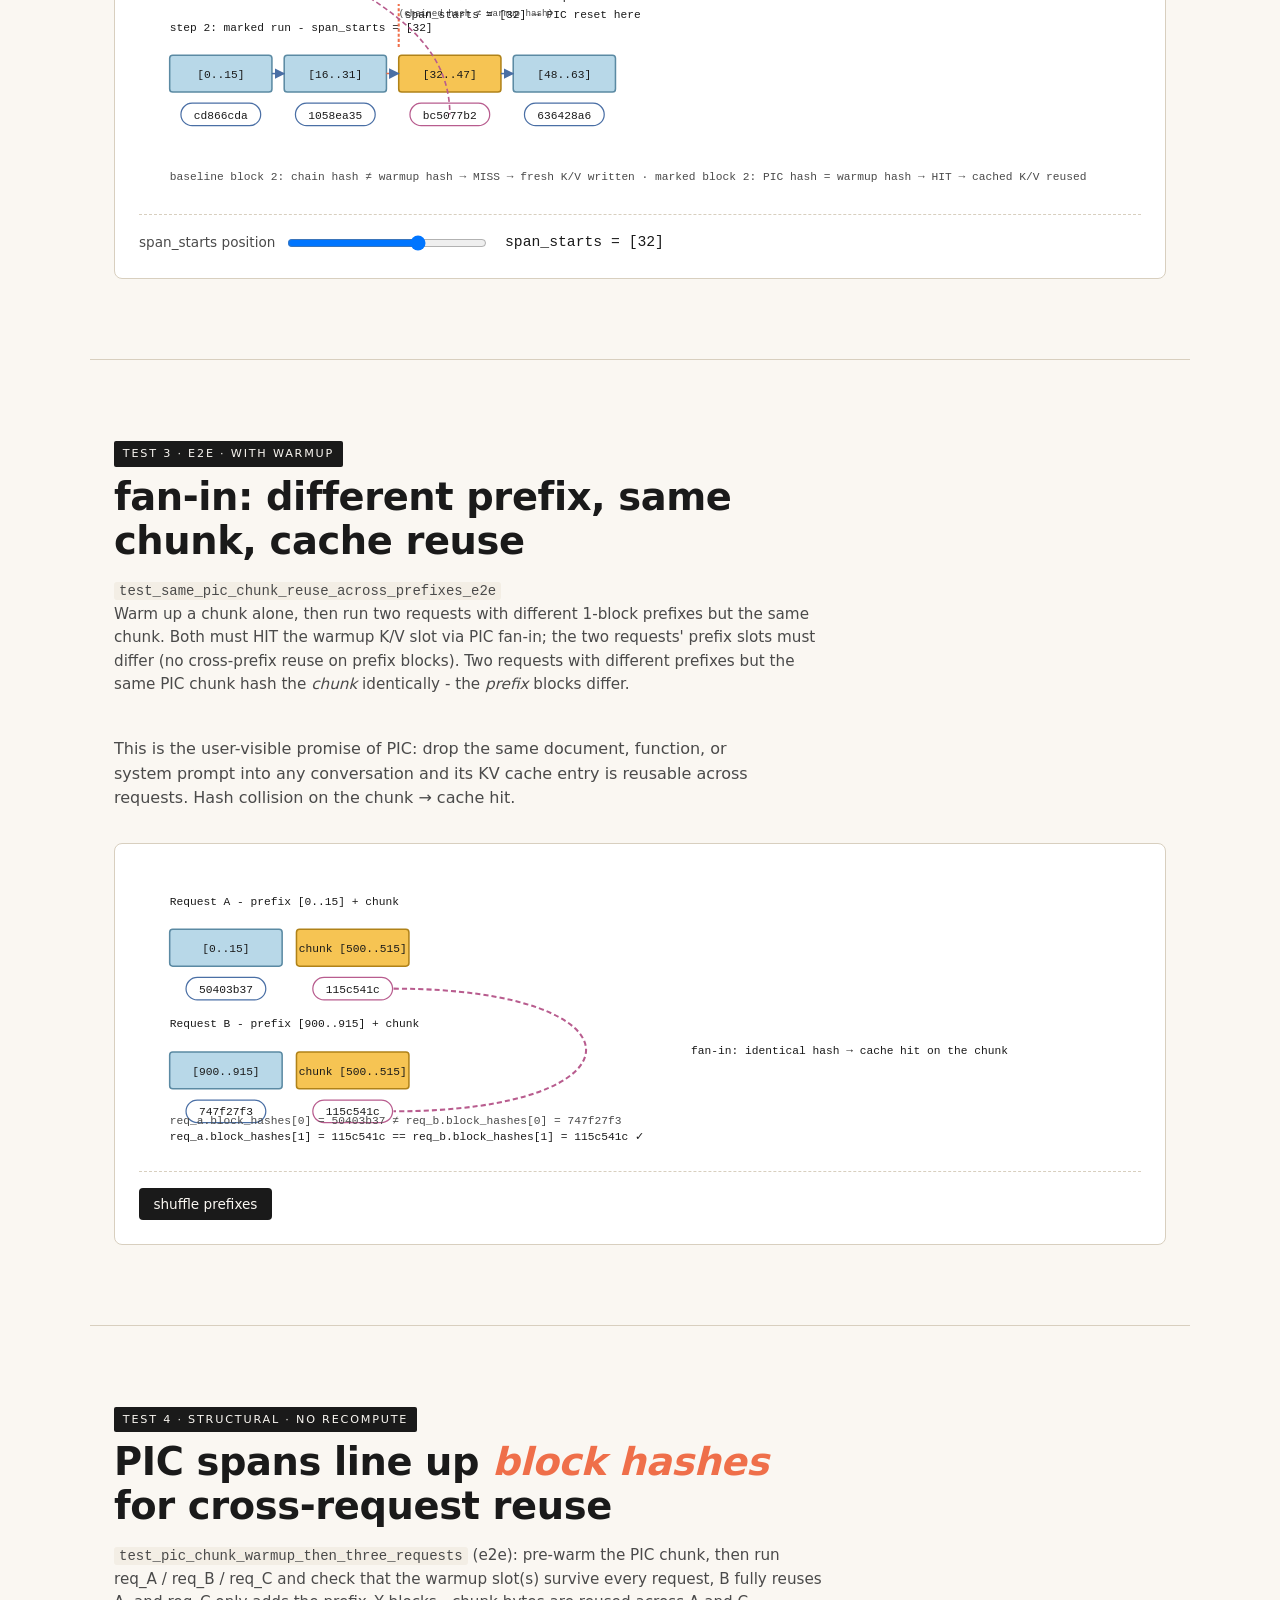
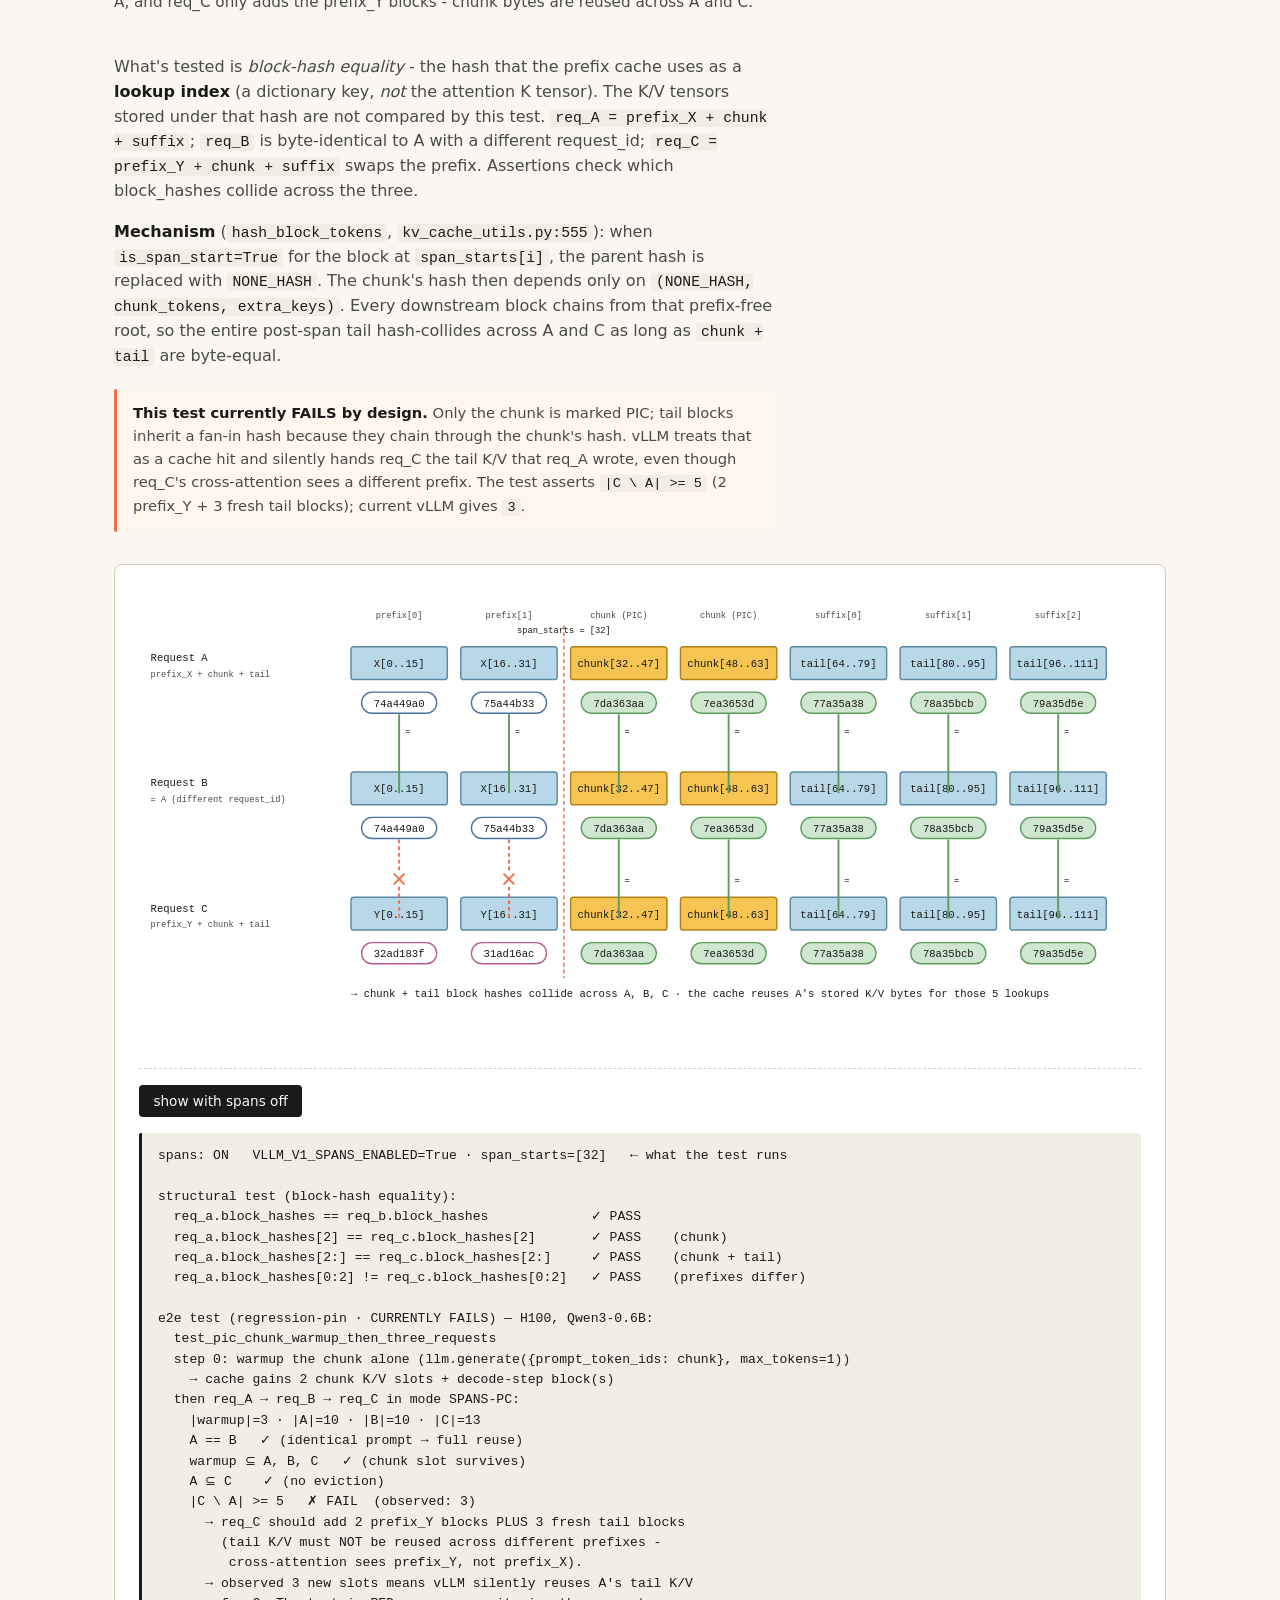
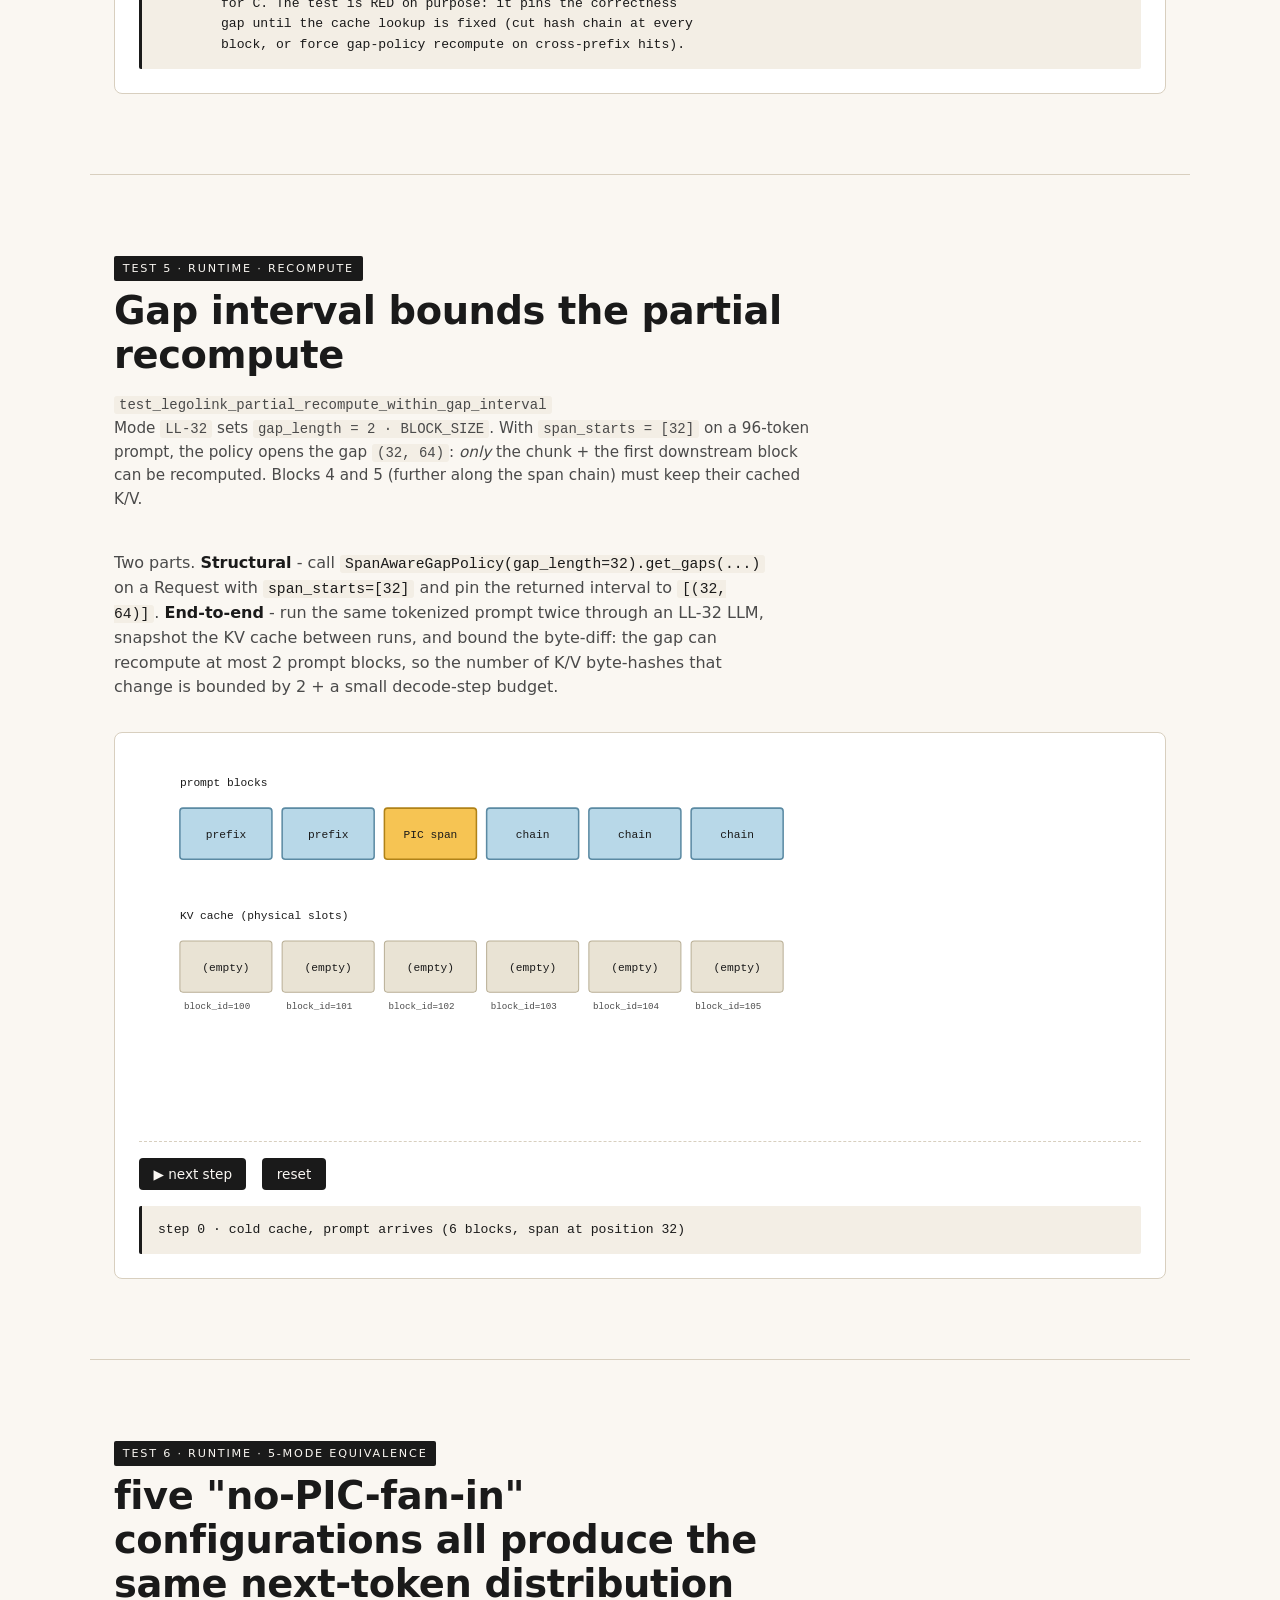
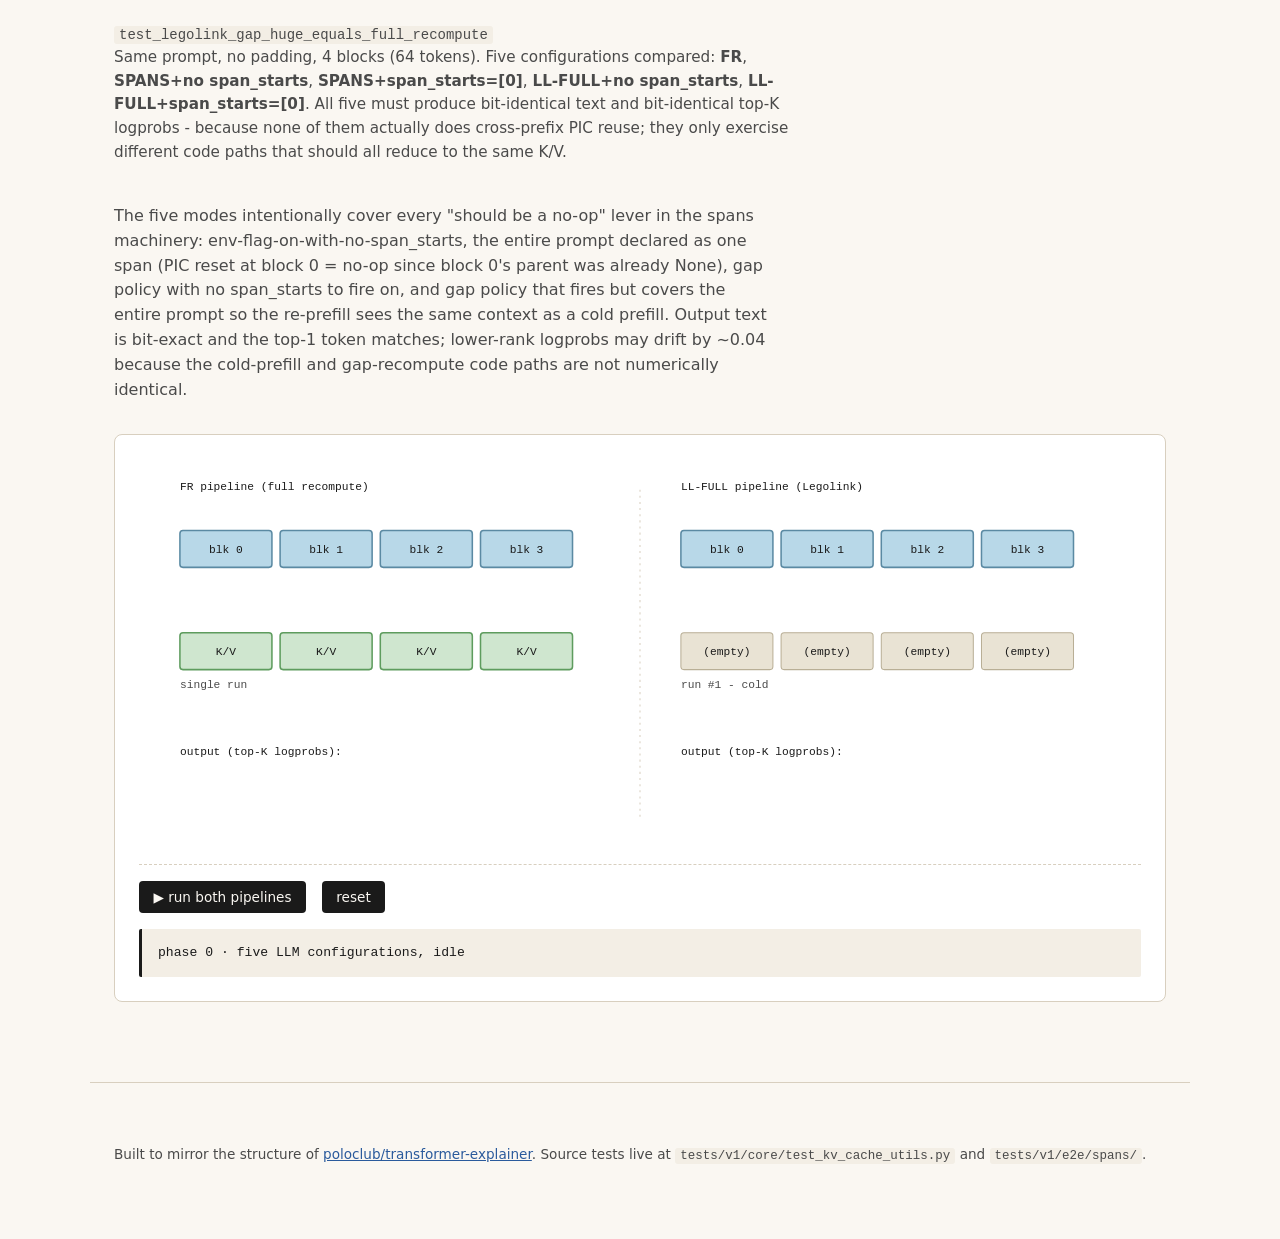
==== commit ef59c87e: "t4: widen PIC chunk to 2 blocks; trim copy to a single test pin - Bump NUM_BLOCKS to 7 (2 prefix + 2" ====
--- a/pic/index.html
+++ b/pic/index.html
@@ -190,15 +190,11 @@
     <span class="ribbon">test 4 · structural · no recompute</span>
     <h2>PIC spans line up <em>block hashes</em> for cross-request reuse</h2>
     <p class="claim">
-      Pinned by two tests:
-      <code>test_pic_spans_preserve_prefix_caching_across_requests</code>
-      (structural · no LLM · 4 hash assertions) and
-      <code>test_pic_chunk_warmup_then_three_requests</code>
-      (e2e · pre-warms just the chunk via a one-shot
-      <code>llm.generate({prompt_token_ids: chunk}, max_tokens=1)</code>,
-      then runs req_A / req_B / req_C and verifies the warmup slot survives
-      every request and that req_C only adds prefix_Y blocks - i.e. chunk +
-      tail bytes are reused across A and C, not recomputed).
+      <code>test_pic_chunk_warmup_then_three_requests</code> (e2e):
+      pre-warm the PIC chunk, then run req_A / req_B / req_C and check
+      that the warmup slot(s) survive every request, B fully reuses A,
+      and req_C only adds the prefix_Y blocks - chunk bytes are reused
+      across A and C.
     </p>
   </div>
 
@@ -223,17 +219,13 @@
       <code>chunk + tail</code> are byte-equal.
     </p>
     <p class="callout">
-      <strong>The e2e half of this test currently FAILS by design.</strong>
-      Only the chunk block is marked PIC; tail blocks inherit a fan-in hash
+      <strong>This test currently FAILS by design.</strong>
+      Only the chunk is marked PIC; tail blocks inherit a fan-in hash
       because they chain through the chunk's hash. vLLM treats that as a
-      cache hit and silently hands req_C the tail K/V that req_A wrote, even
-      though req_C's actual cross-attention sees a different prefix. The
-      structural half (block-hash equality) still passes - the bug is in the
-      cache lookup, not the hash machinery. The test asserts
-      <code>|C \ A| &gt;= 5</code> (2 prefix_Y + 3 fresh tail blocks); current
-      vLLM gives <code>3</code>. Fix path: cut the hash chain at every block
-      (not just at PIC span_starts) <em>or</em> force gap-policy recompute
-      over tail blocks on cross-prefix cache hits.
+      cache hit and silently hands req_C the tail K/V that req_A wrote,
+      even though req_C's cross-attention sees a different prefix. The
+      test asserts <code>|C \ A| &gt;= 5</code> (2 prefix_Y + 3 fresh tail
+      blocks); current vLLM gives <code>3</code>.
     </p>
   </div>
 
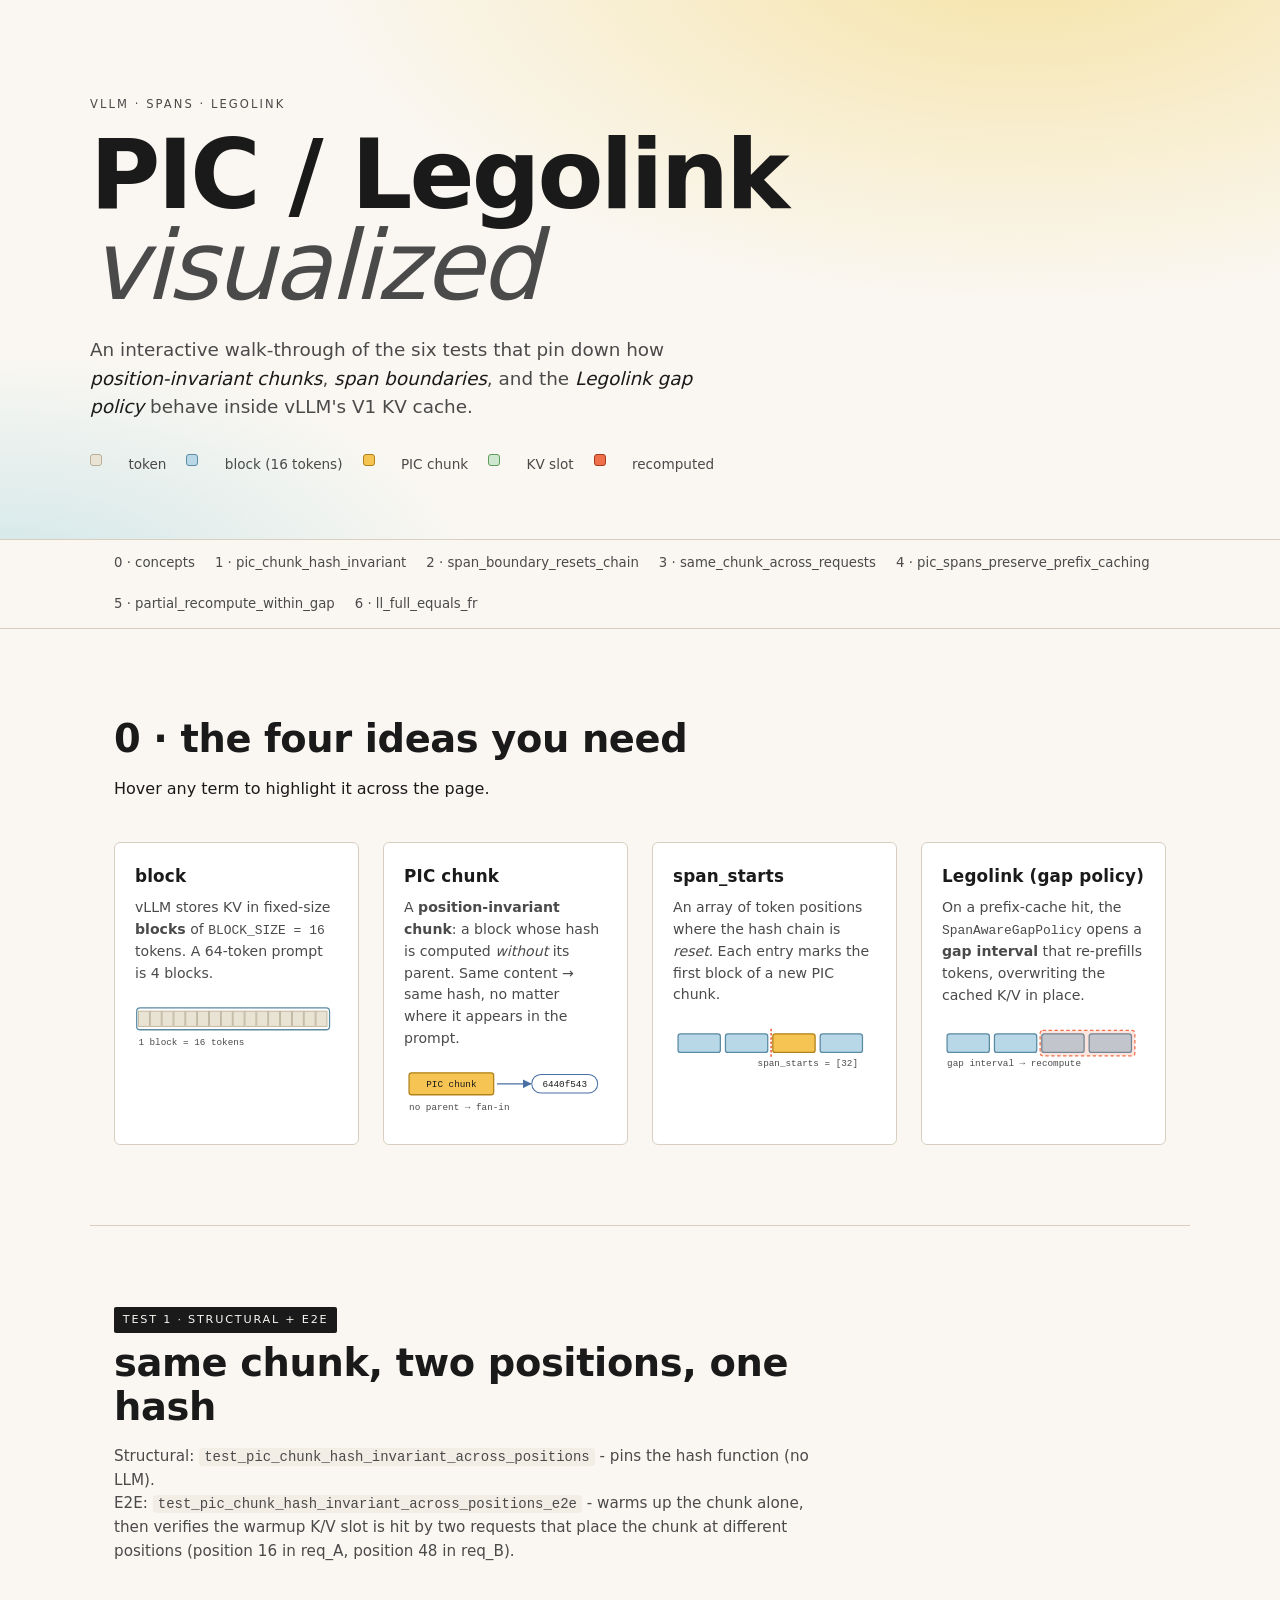
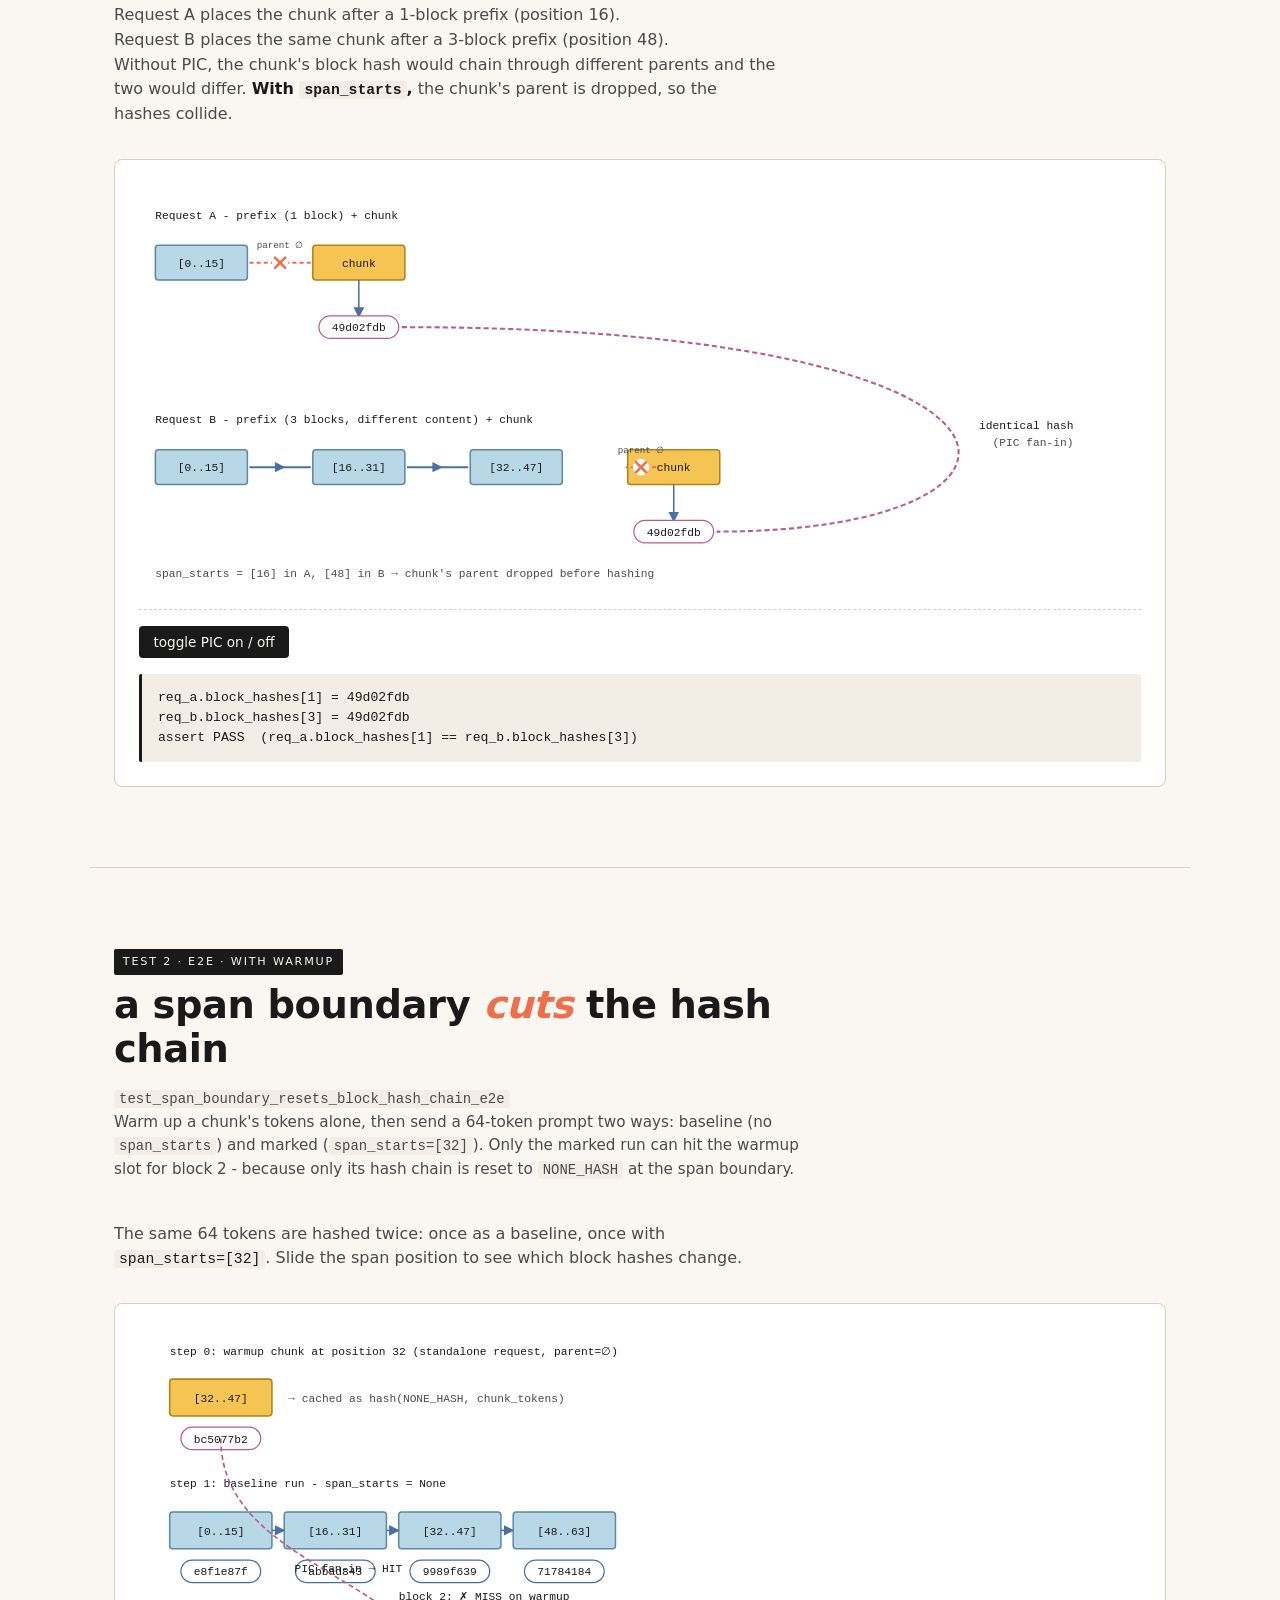
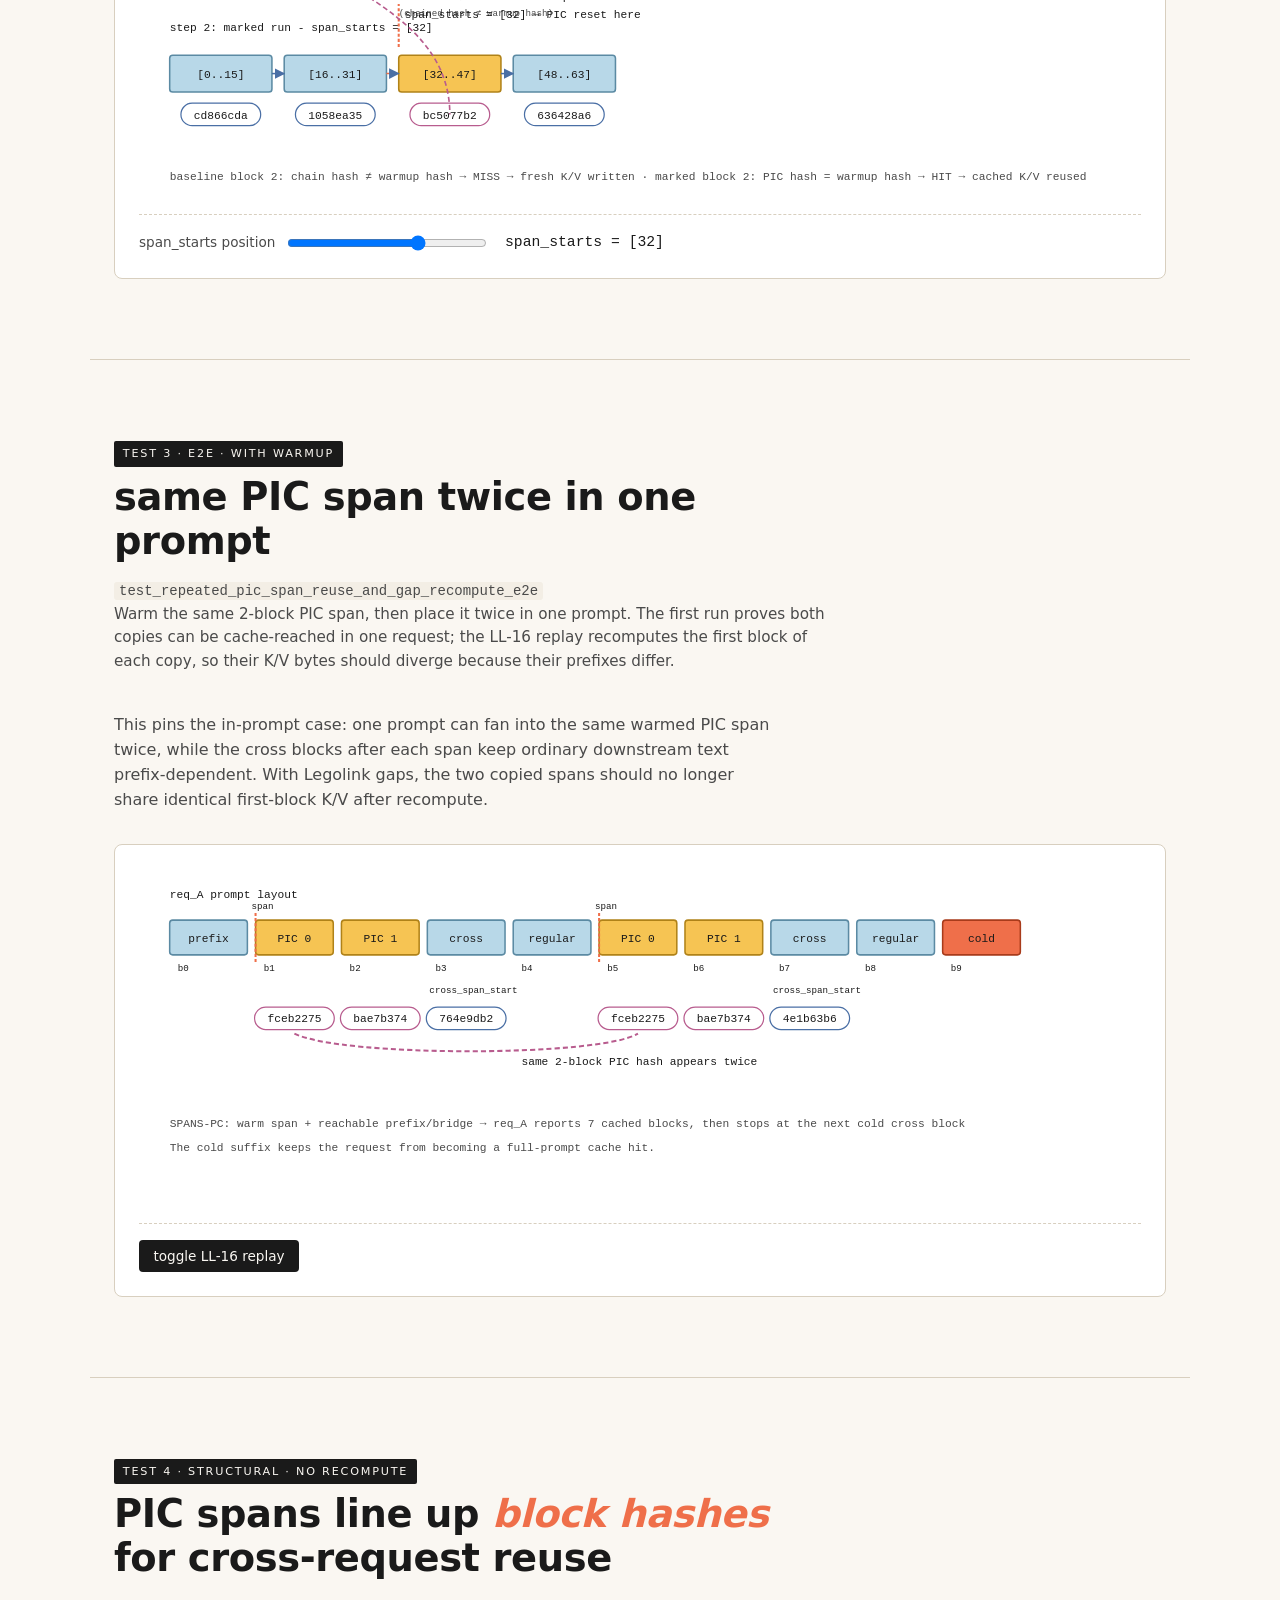
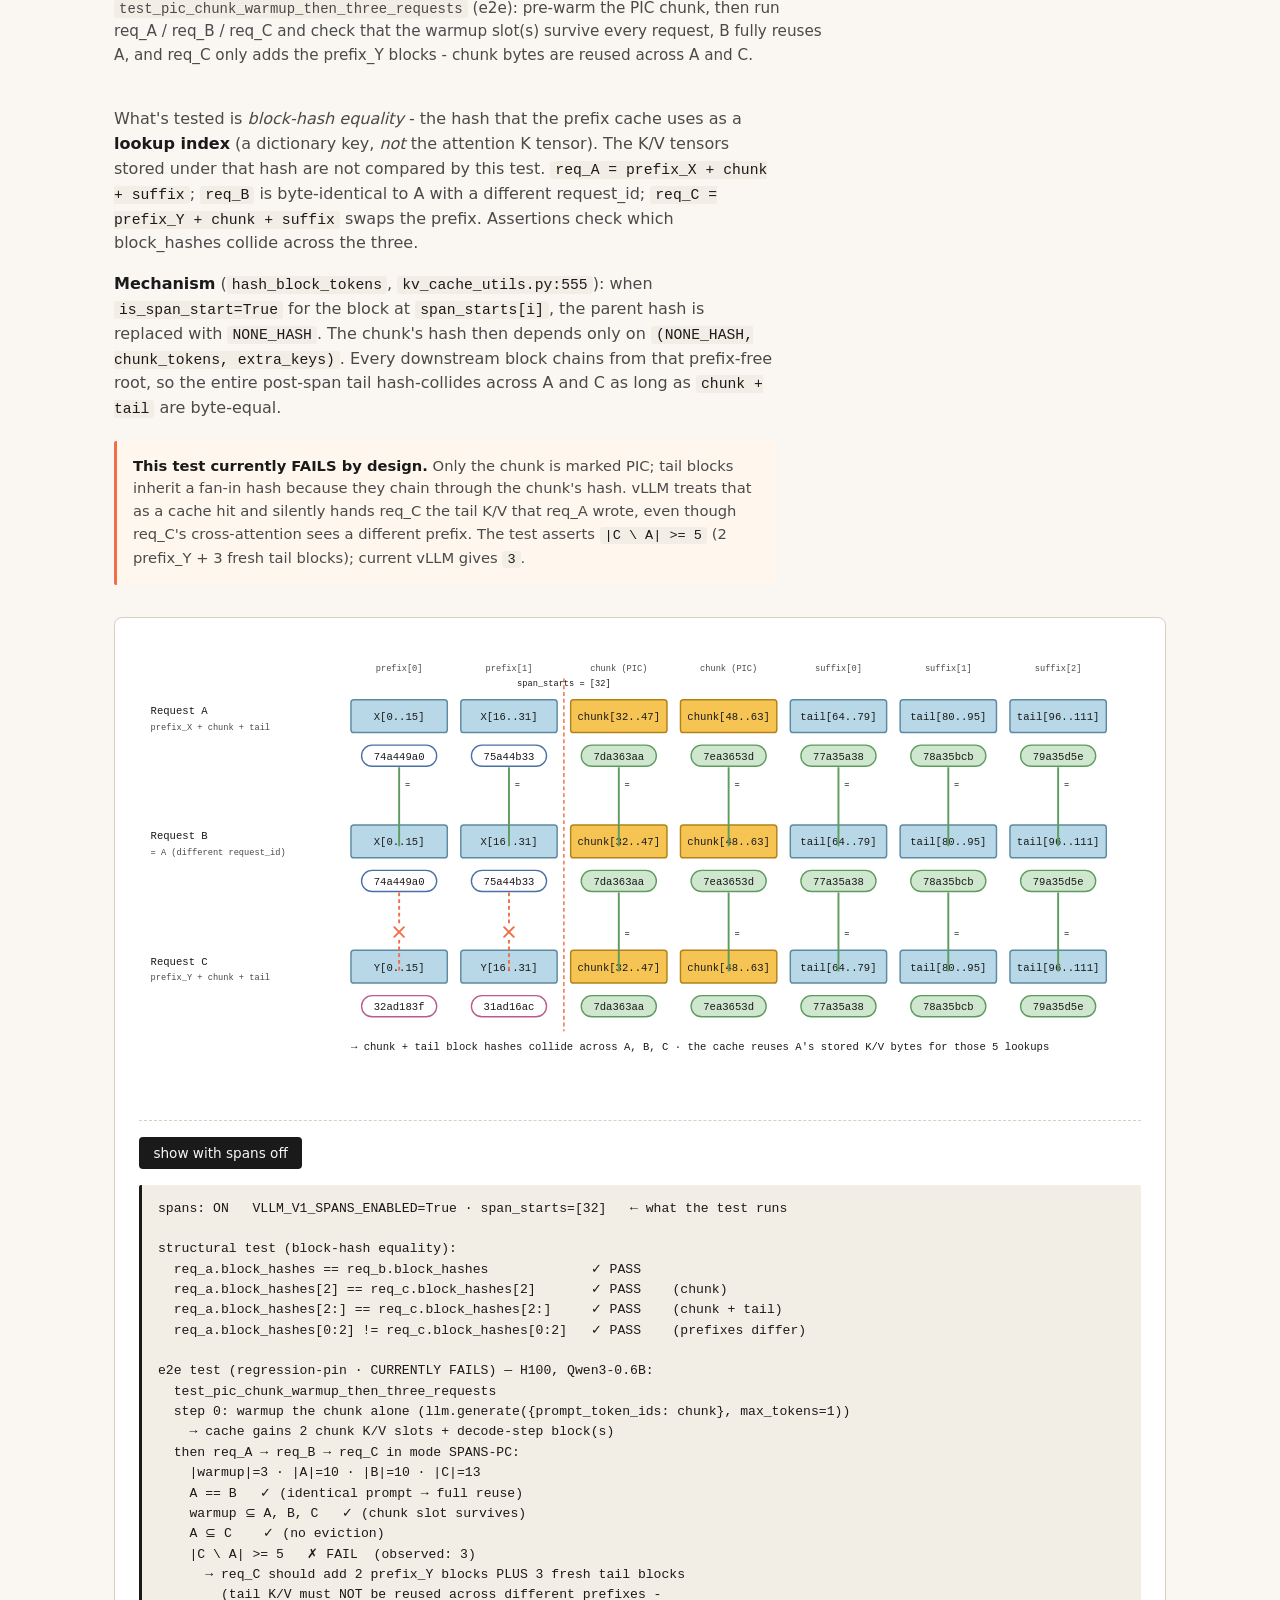
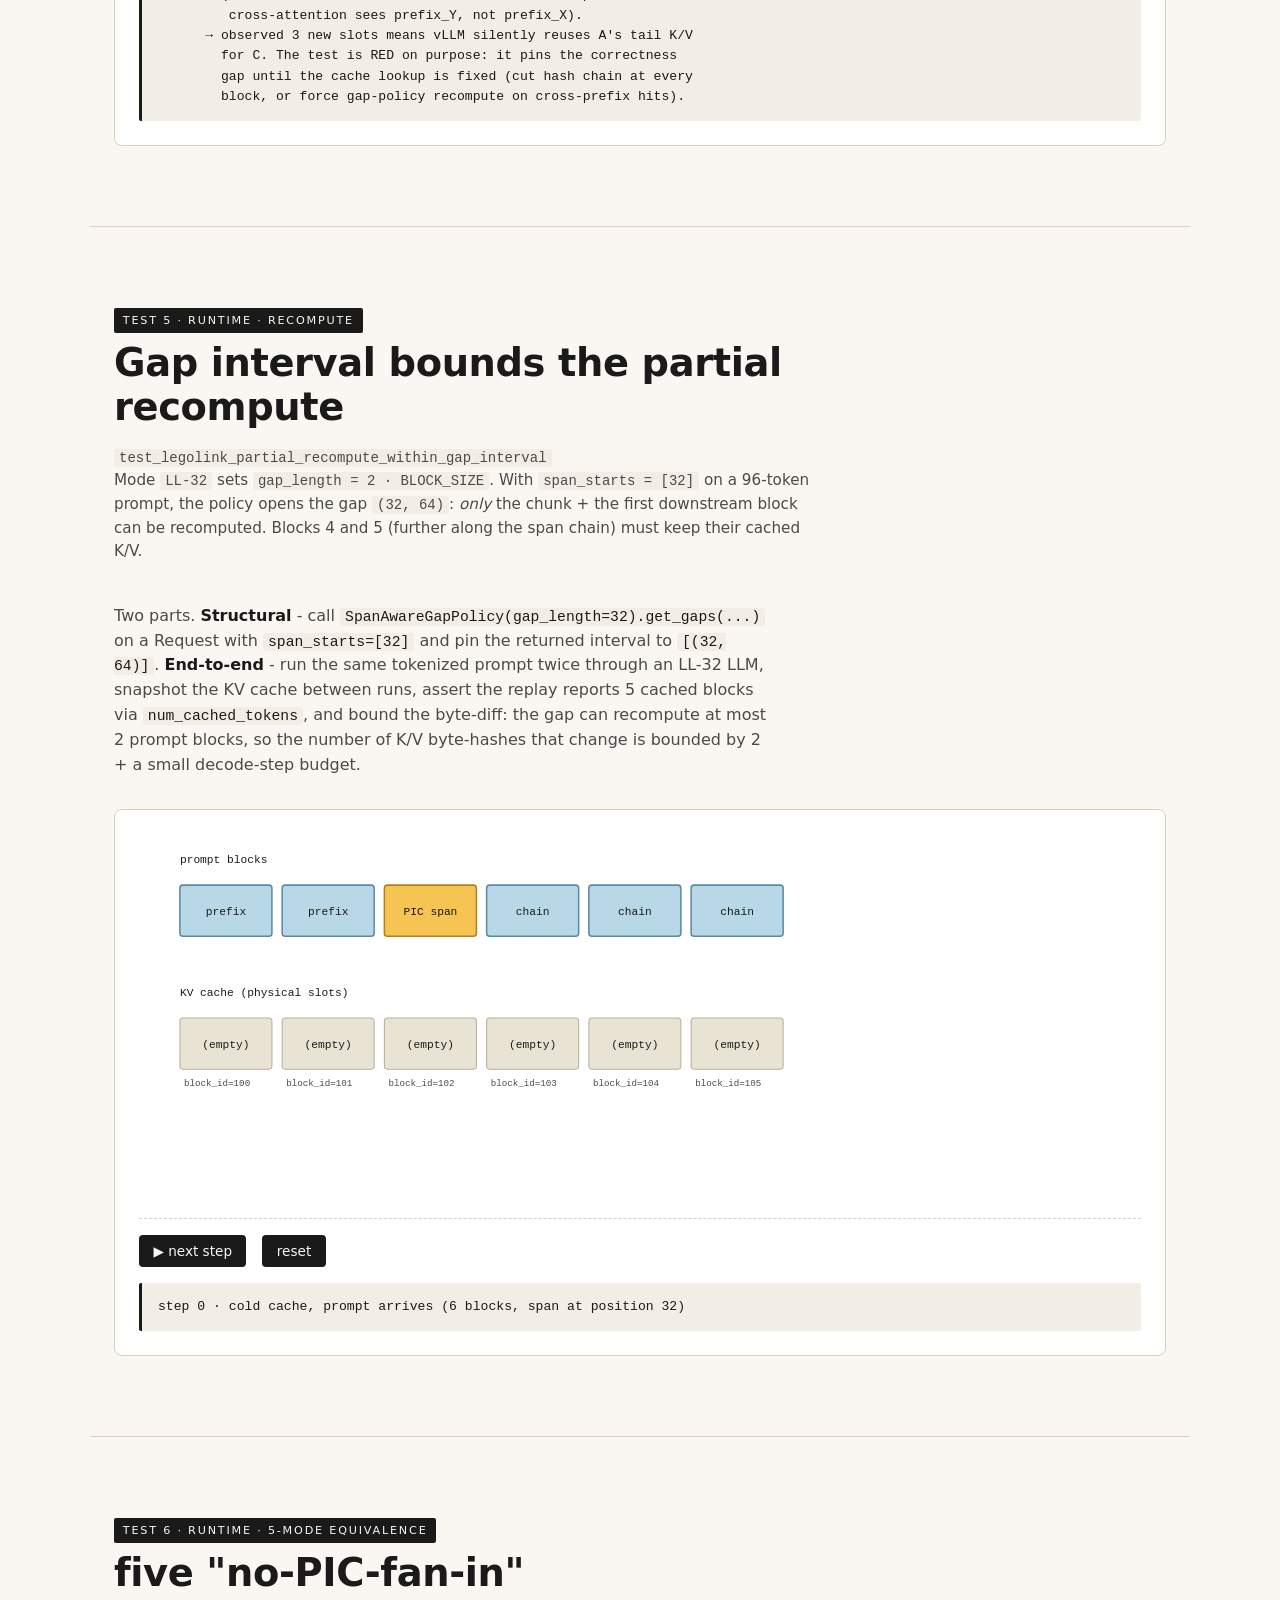
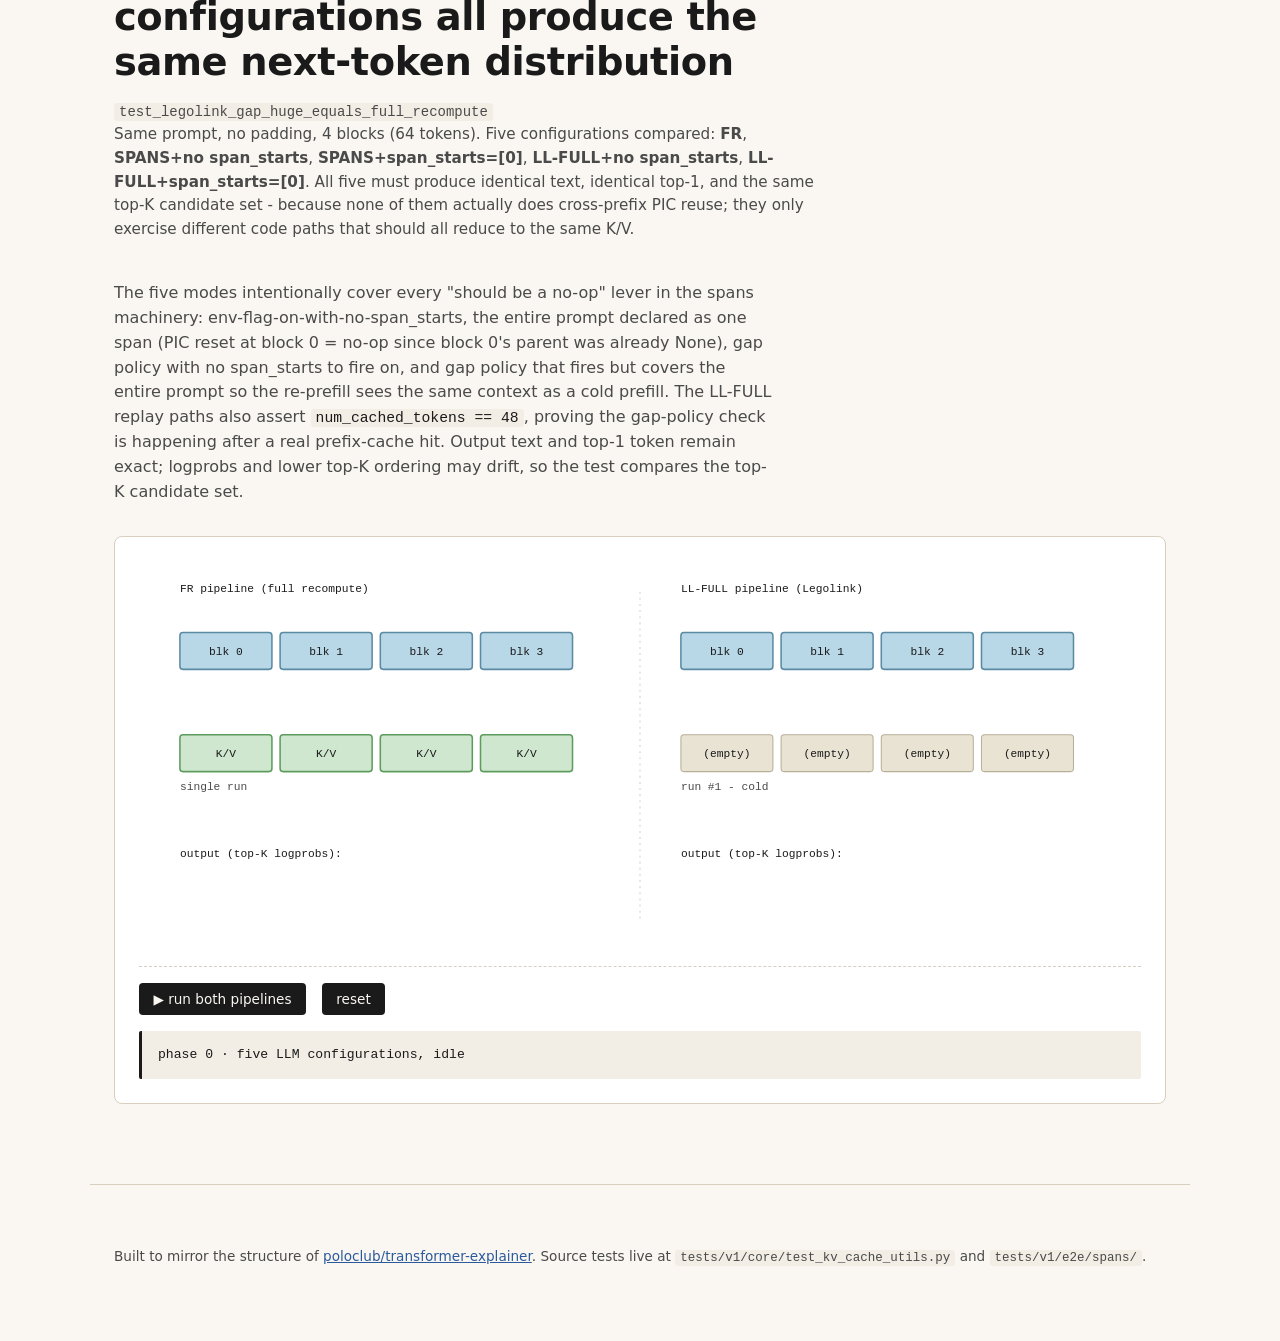
==== commit 1e5697b7: "refactor: update test 3 to demonstrate repeated PIC span reuse and gap recompute" ====
--- a/pic/index.html
+++ b/pic/index.html
@@ -156,28 +156,28 @@
 <section id="t3" class="step">
   <div class="step-head">
     <span class="ribbon">test 3 · e2e · with warmup</span>
-    <h2>fan-in: different prefix, same chunk, cache reuse</h2>
-    <p class="claim"><code>test_same_pic_chunk_reuse_across_prefixes_e2e</code><br/>
-      Warm up a chunk alone, then run two requests with different 1-block
-      prefixes but the same chunk. Both must HIT the warmup K/V slot via
-      PIC fan-in; the two requests' prefix slots must differ (no
-      cross-prefix reuse on prefix blocks). Two requests with different prefixes but the same PIC chunk hash the
-      <em>chunk</em> identically - the <em>prefix</em> blocks differ.
-    </p>
-  </div>
-
-  <div class="explainer">
-    <p>
-      This is the user-visible promise of PIC: drop the same document,
-      function, or system prompt into any conversation and its KV cache
-      entry is reusable across requests. Hash collision on the chunk → cache hit.
+    <h2>same PIC span twice in one prompt</h2>
+    <p class="claim"><code>test_repeated_pic_span_reuse_and_gap_recompute_e2e</code><br/>
+      Warm the same 2-block PIC span, then place it twice in one prompt.
+      The first run proves both copies can be cache-reached in one request;
+      the LL-16 replay recomputes the first block of each copy, so their
+      K/V bytes should diverge because their prefixes differ.
+    </p>
+  </div>
+
+  <div class="explainer">
+    <p>
+      This pins the in-prompt case: one prompt can fan into the same warmed
+      PIC span twice, while the cross blocks after each span keep ordinary
+      downstream text prefix-dependent. With Legolink gaps, the two copied
+      spans should no longer share identical first-block K/V after recompute.
     </p>
   </div>
 
   <div class="viz-wrap">
     <div id="viz-t3"></div>
     <div class="controls">
-      <button data-action="t3-shuffle">shuffle prefixes</button>
+      <button data-action="t3-shuffle">toggle LL-16 replay</button>
     </div>
   </div>
 </section>
@@ -261,9 +261,10 @@
       Request with <code>span_starts=[32]</code> and pin the returned
       interval to <code>[(32, 64)]</code>. <strong>End-to-end</strong> -
       run the same tokenized prompt twice through an LL-32 LLM, snapshot
-      the KV cache between runs, and bound the byte-diff: the gap can
-      recompute at most 2 prompt blocks, so the number of K/V byte-hashes
-      that change is bounded by 2 + a small decode-step budget.
+      the KV cache between runs, assert the replay reports 5 cached
+      blocks via <code>num_cached_tokens</code>, and bound the byte-diff:
+      the gap can recompute at most 2 prompt blocks, so the number of K/V
+      byte-hashes that change is bounded by 2 + a small decode-step budget.
     </p>
   </div>
 
@@ -289,9 +290,9 @@
       compared: <strong>FR</strong>, <strong>SPANS+no span_starts</strong>,
       <strong>SPANS+span_starts=[0]</strong>, <strong>LL-FULL+no span_starts</strong>,
       <strong>LL-FULL+span_starts=[0]</strong>. All five must produce
-      bit-identical text and bit-identical top-K logprobs - because none
-      of them actually does cross-prefix PIC reuse; they only exercise
-      different code paths that should all reduce to the same K/V.
+      identical text, identical top-1, and the same top-K candidate set -
+      because none of them actually does cross-prefix PIC reuse; they only
+      exercise different code paths that should all reduce to the same K/V.
     </p>
   </div>
 
@@ -303,9 +304,10 @@
       block 0's parent was already None), gap policy with no span_starts
       to fire on, and gap policy that fires but covers the entire prompt
       so the re-prefill sees the same context as a cold prefill.
-      Output text is bit-exact and the top-1 token matches; lower-rank
-      logprobs may drift by ~0.04 because the cold-prefill and gap-recompute
-      code paths are not numerically identical.
+      The LL-FULL replay paths also assert <code>num_cached_tokens == 48</code>,
+      proving the gap-policy check is happening after a real prefix-cache
+      hit. Output text and top-1 token remain exact; logprobs and lower
+      top-K ordering may drift, so the test compares the top-K candidate set.
     </p>
   </div>
 
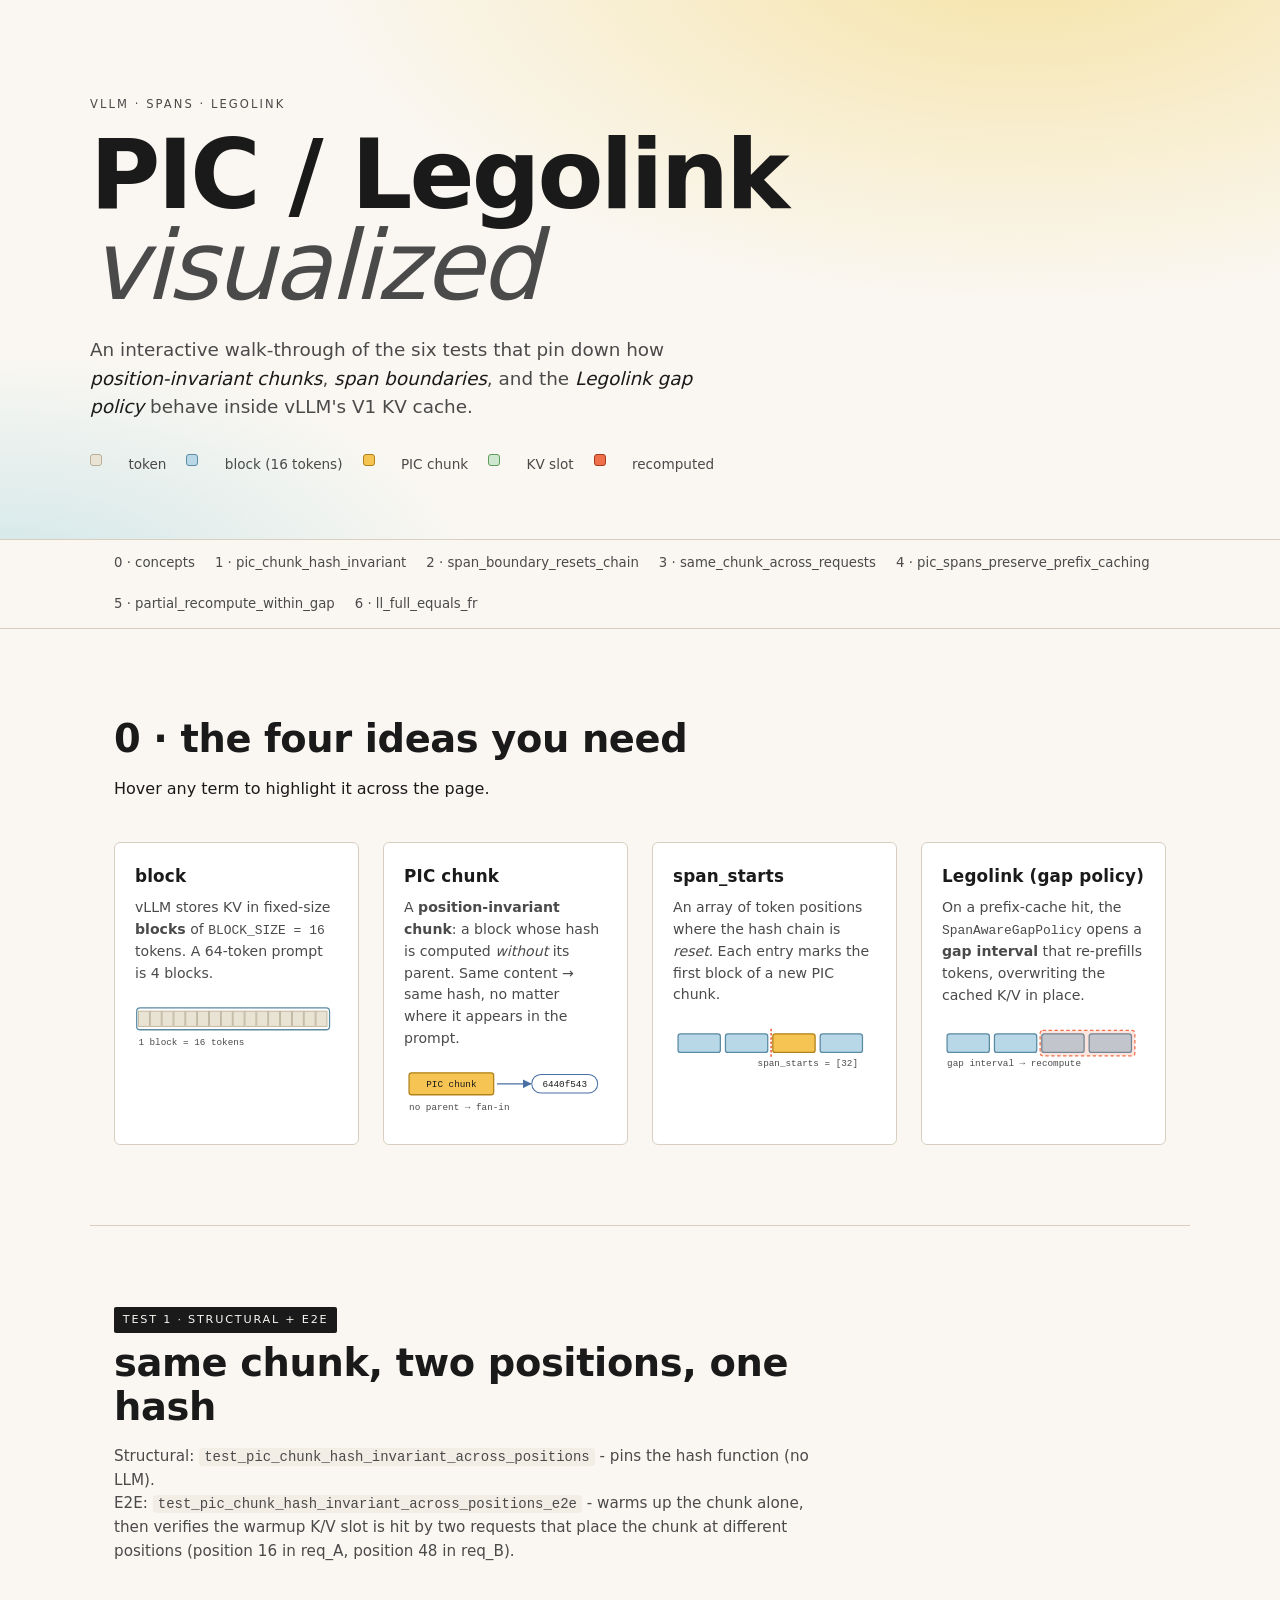
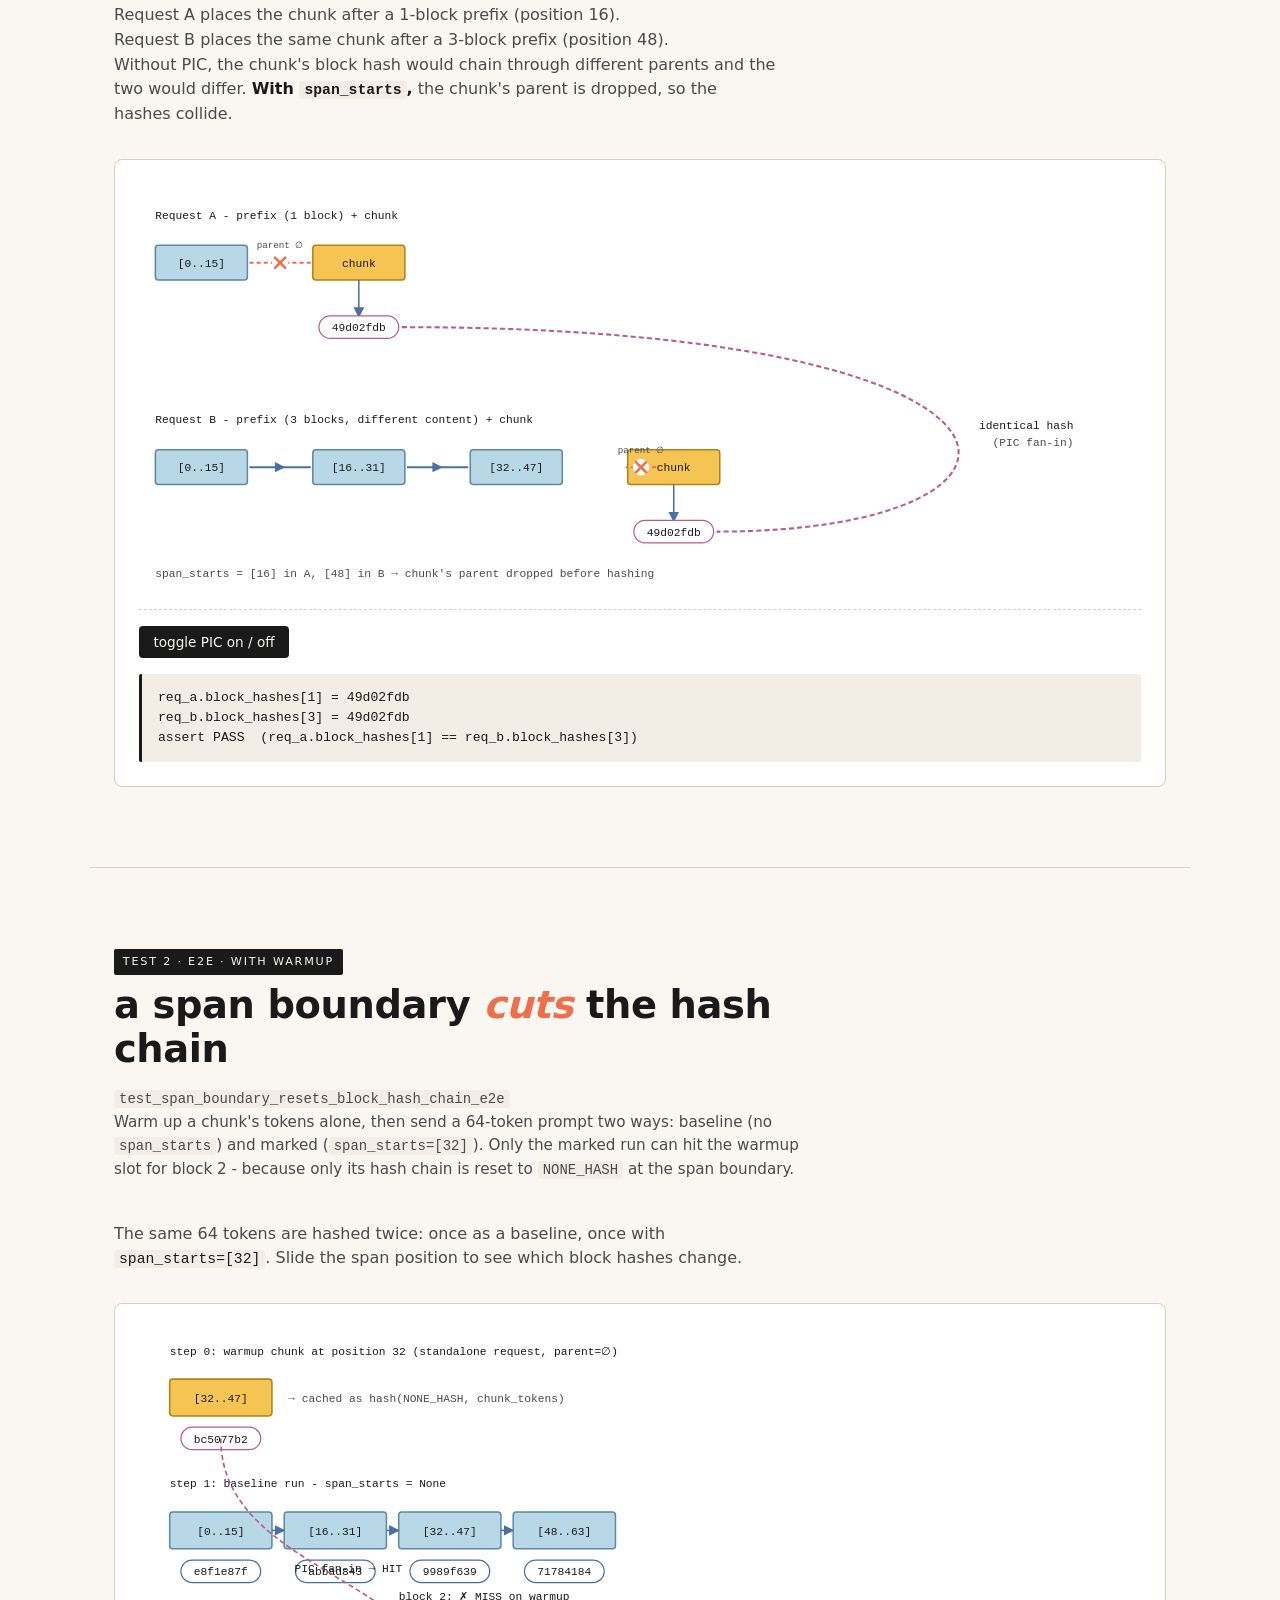
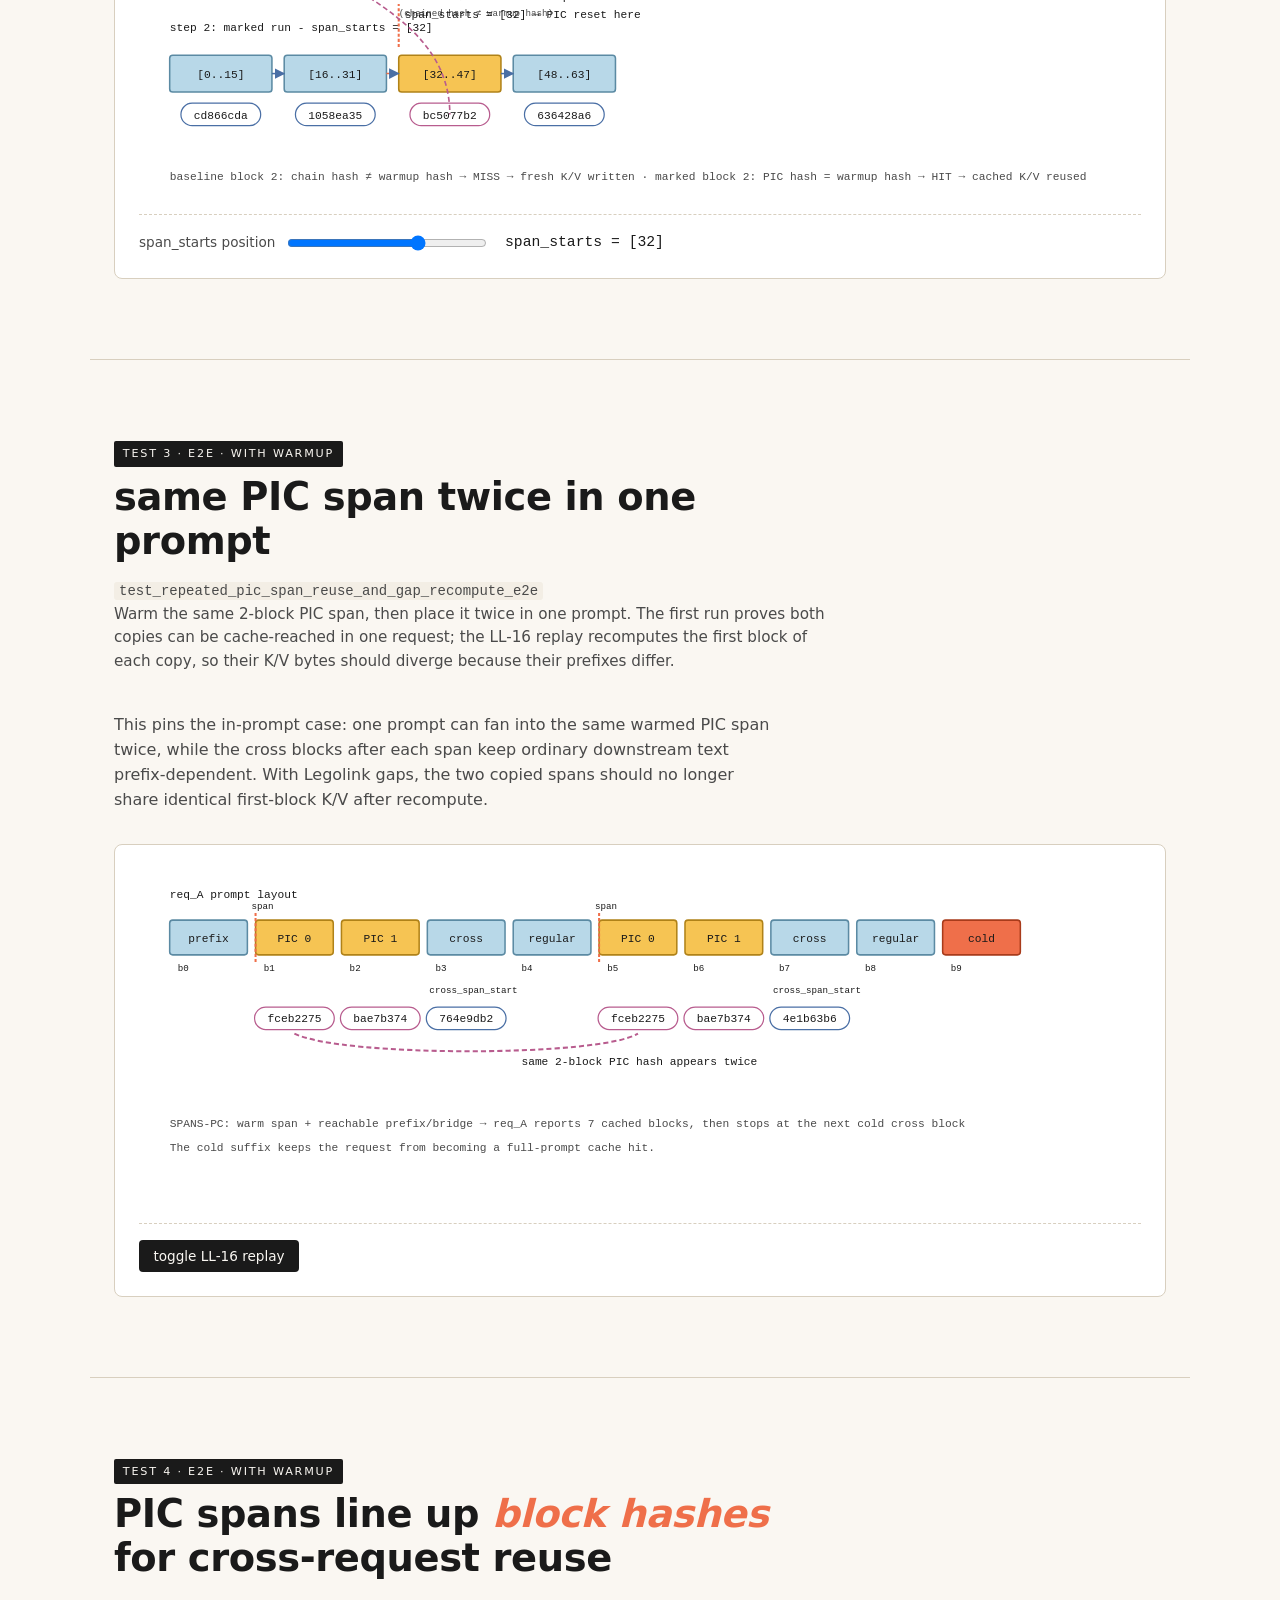
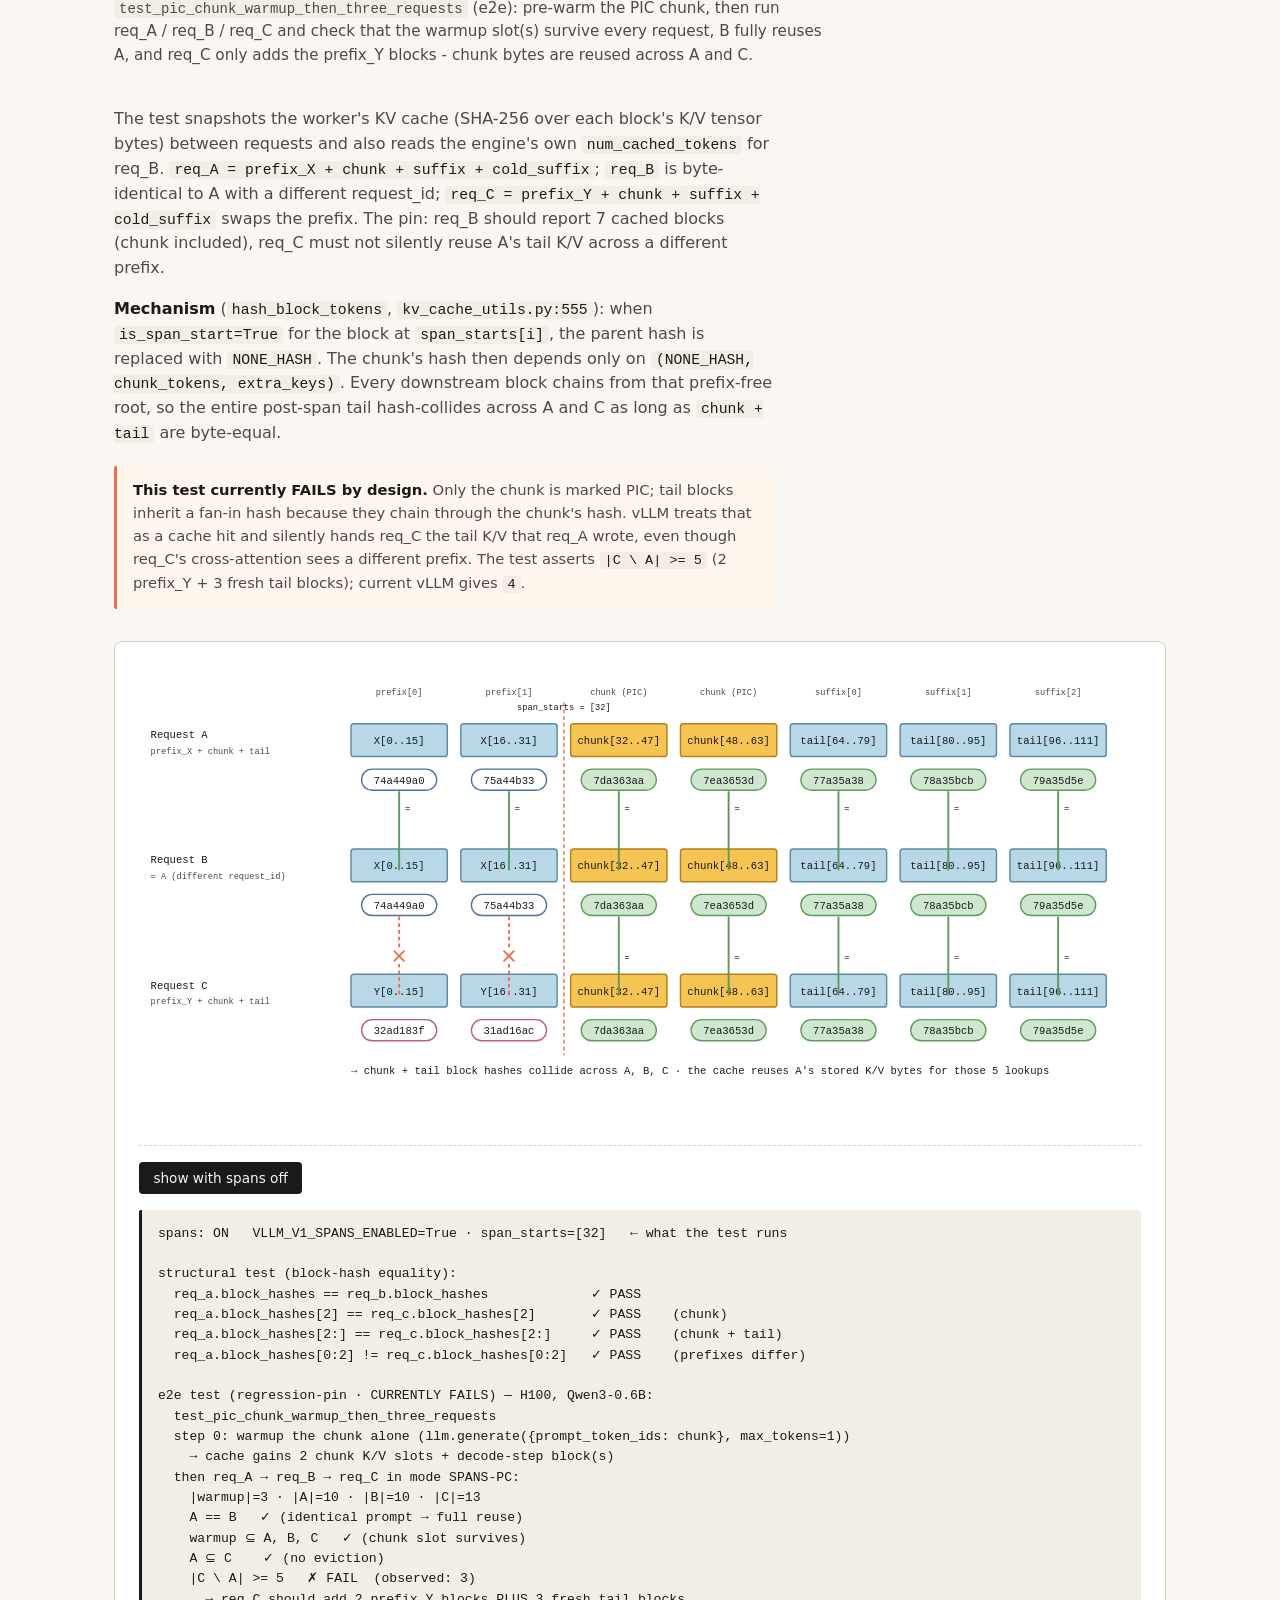
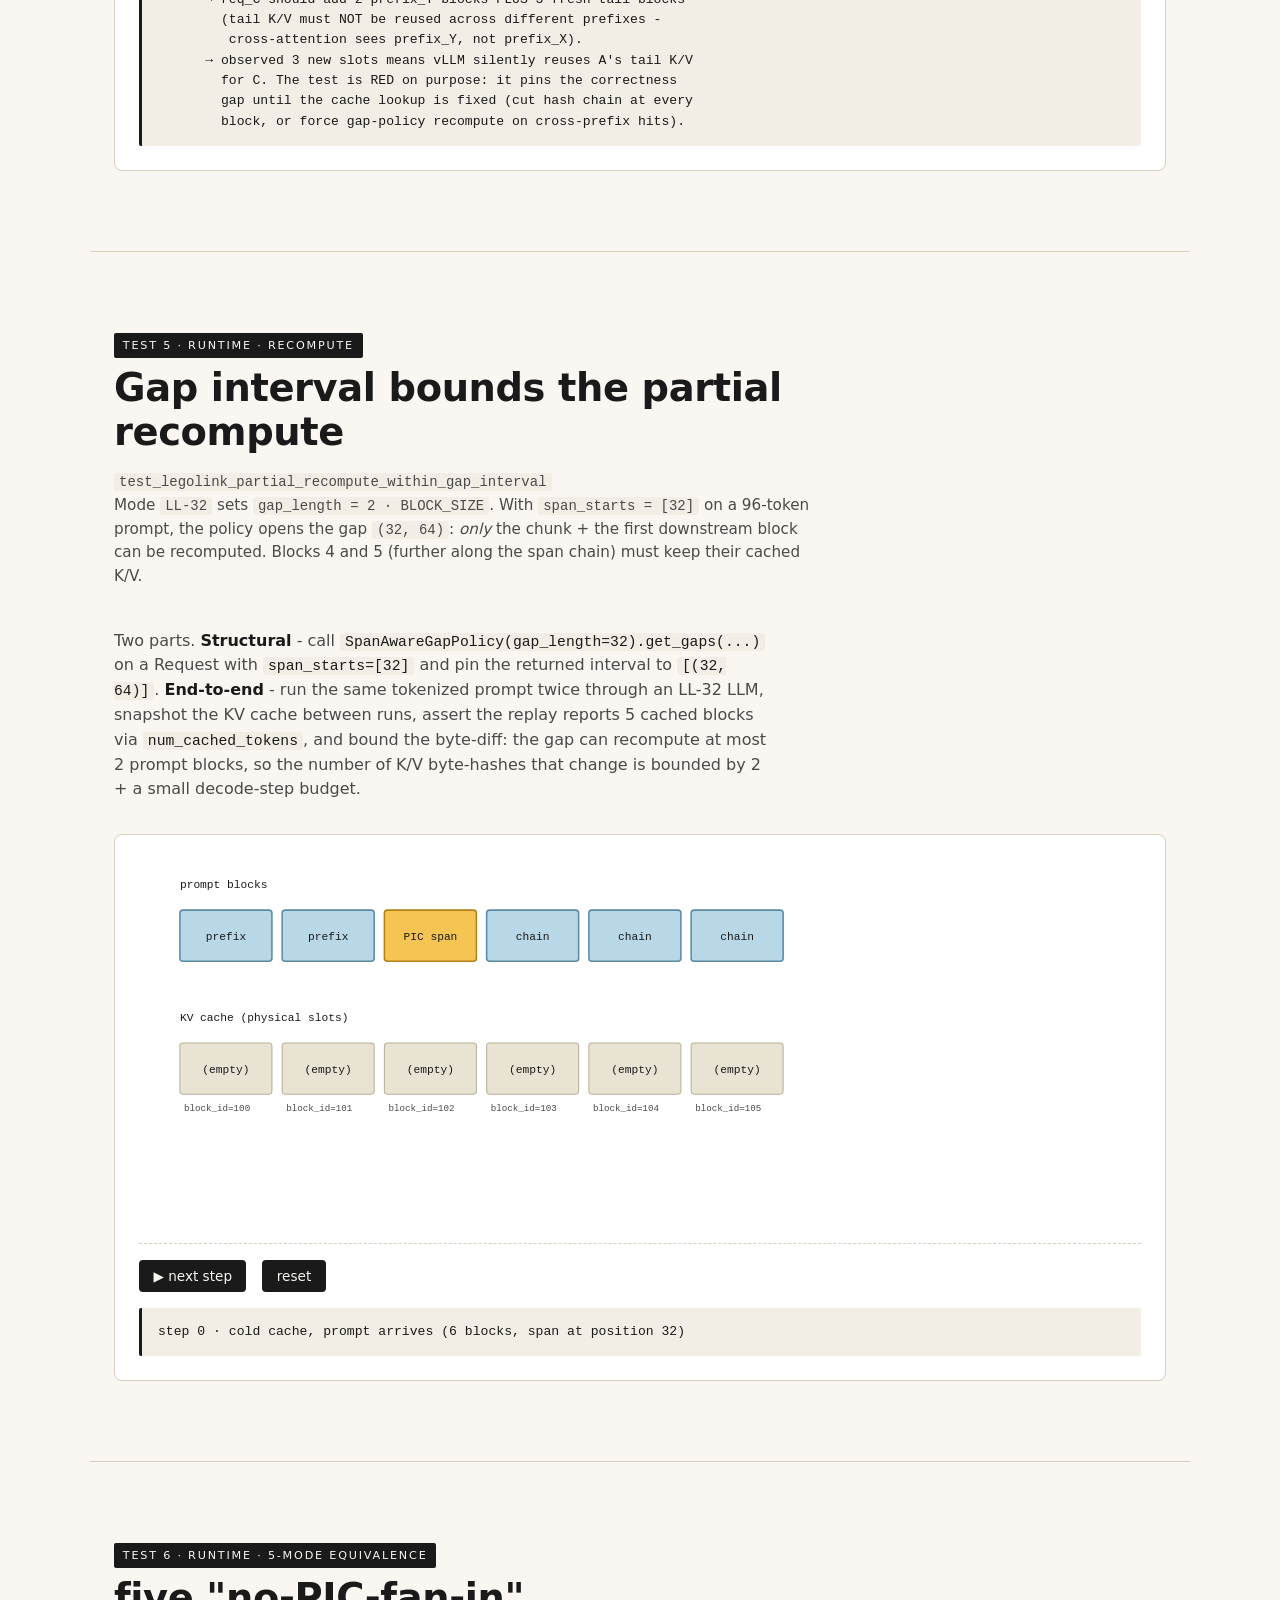
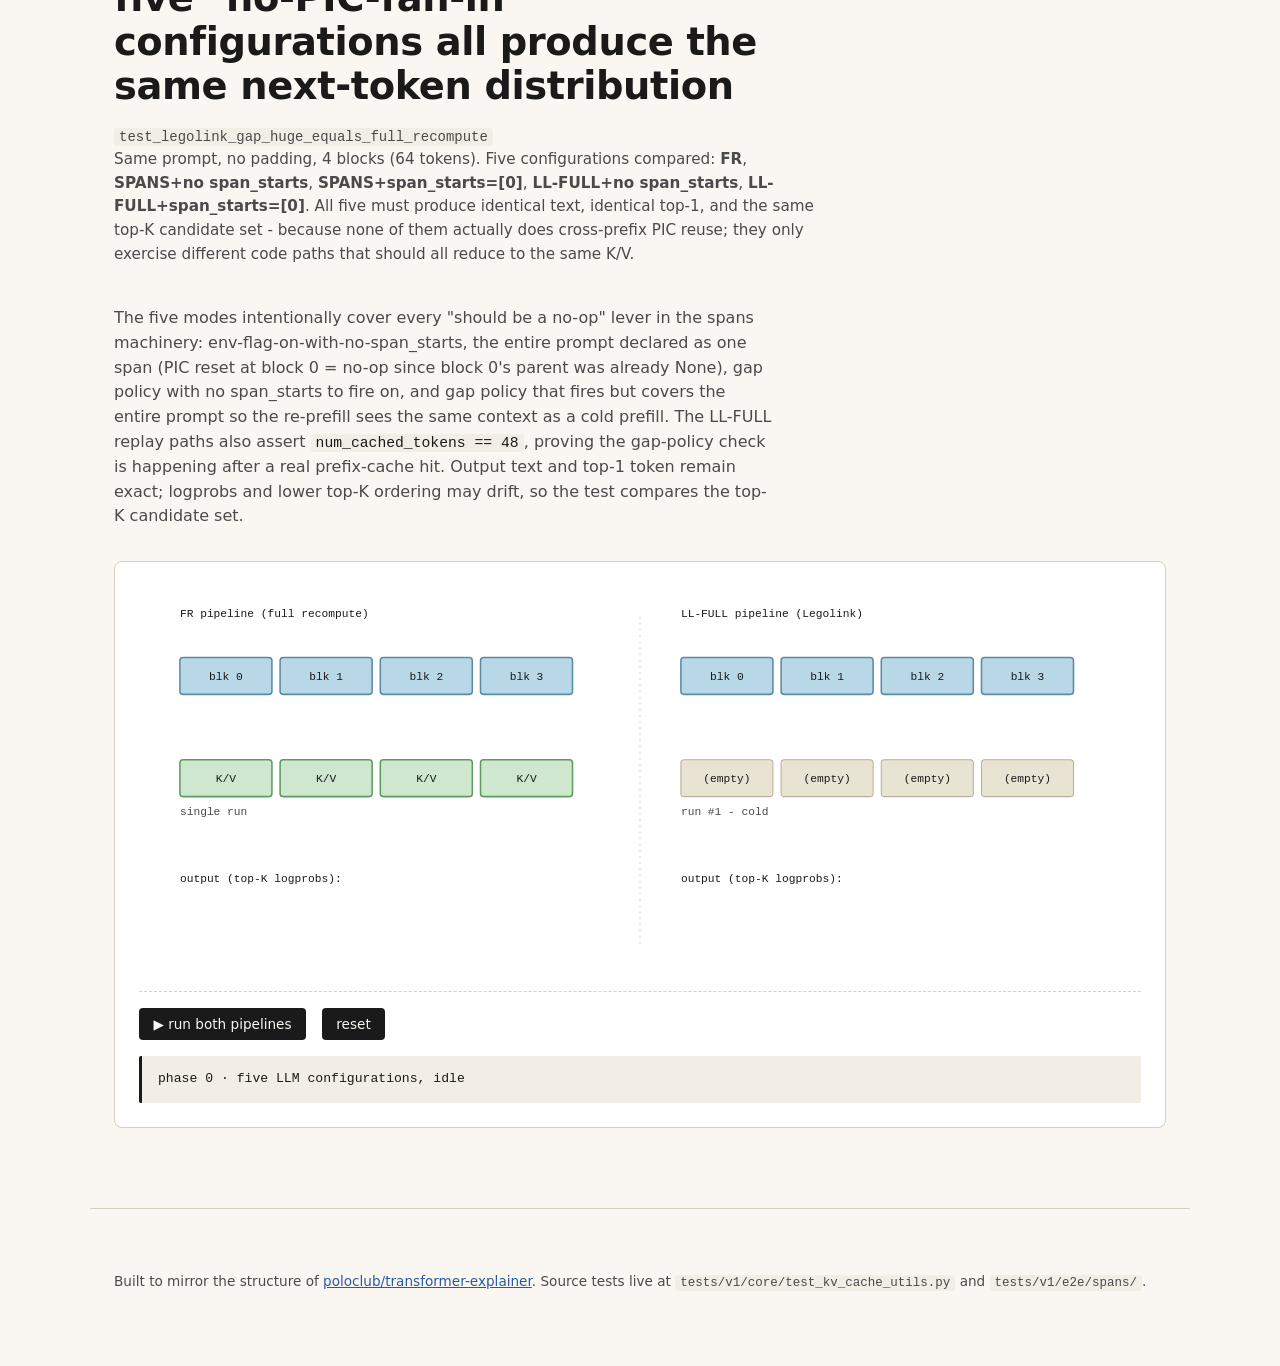
==== commit 69ee7971: "t4: correct description to match e2e test reality - Ribbon: structural → e2e · with warmup (the stru" ====
--- a/pic/index.html
+++ b/pic/index.html
@@ -187,7 +187,7 @@
      ========================================================= -->
 <section id="t4" class="step">
   <div class="step-head">
-    <span class="ribbon">test 4 · structural · no recompute</span>
+    <span class="ribbon">test 4 · e2e · with warmup</span>
     <h2>PIC spans line up <em>block hashes</em> for cross-request reuse</h2>
     <p class="claim">
       <code>test_pic_chunk_warmup_then_three_requests</code> (e2e):
@@ -200,13 +200,14 @@
 
   <div class="explainer">
     <p>
-      What's tested is <em>block-hash equality</em> - the hash that the prefix
-      cache uses as a <strong>lookup index</strong> (a dictionary key, <em>not</em>
-      the attention K tensor). The K/V tensors stored under that hash are not
-      compared by this test. <code>req_A = prefix_X + chunk + suffix</code>;
+      The test snapshots the worker's KV cache (SHA-256 over each block's
+      K/V tensor bytes) between requests and also reads the engine's own
+      <code>num_cached_tokens</code> for req_B.
+      <code>req_A = prefix_X + chunk + suffix + cold_suffix</code>;
       <code>req_B</code> is byte-identical to A with a different request_id;
-      <code>req_C = prefix_Y + chunk + suffix</code> swaps the prefix.
-      Assertions check which block_hashes collide across the three.
+      <code>req_C = prefix_Y + chunk + suffix + cold_suffix</code> swaps the
+      prefix. The pin: req_B should report 7 cached blocks (chunk included),
+      req_C must not silently reuse A's tail K/V across a different prefix.
     </p>
     <p>
       <strong>Mechanism</strong> (<code>hash_block_tokens</code>,
@@ -225,7 +226,7 @@
       cache hit and silently hands req_C the tail K/V that req_A wrote,
       even though req_C's cross-attention sees a different prefix. The
       test asserts <code>|C \ A| &gt;= 5</code> (2 prefix_Y + 3 fresh tail
-      blocks); current vLLM gives <code>3</code>.
+      blocks); current vLLM gives <code>4</code>.
     </p>
   </div>
 
